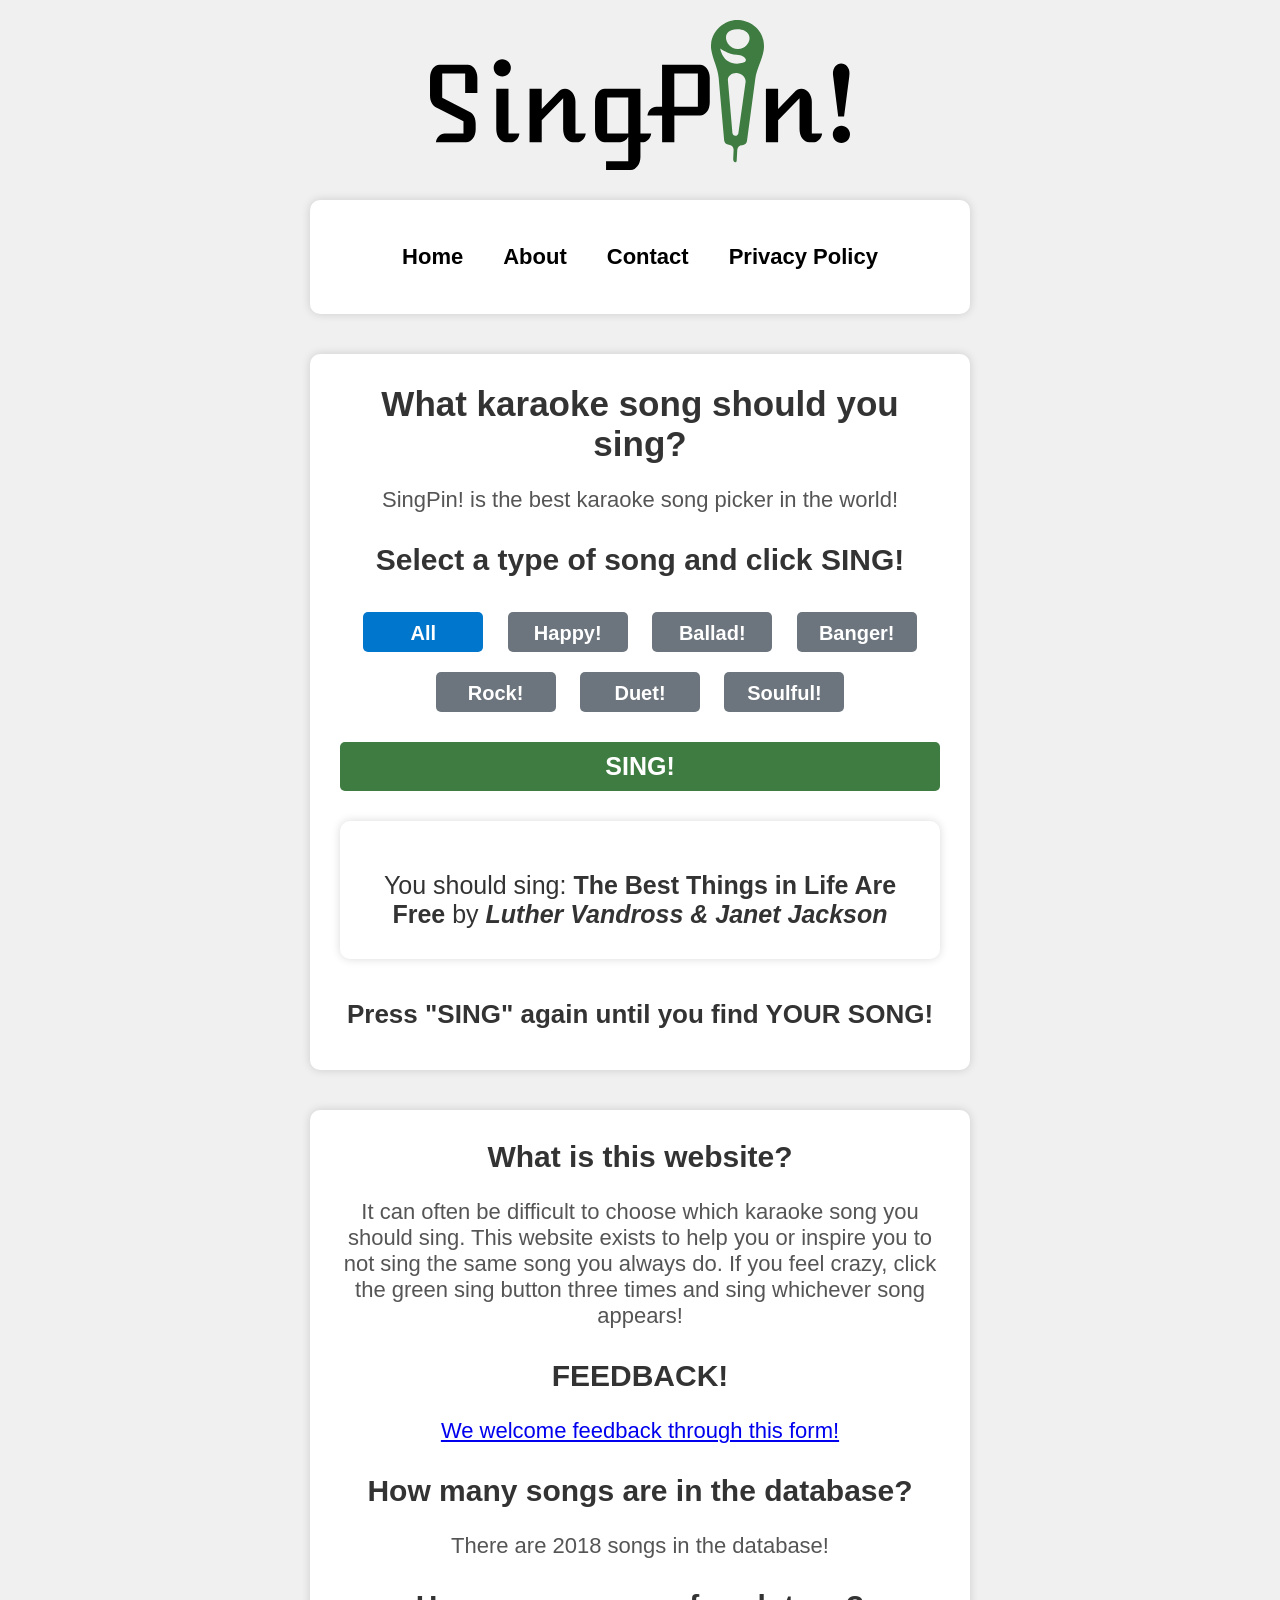
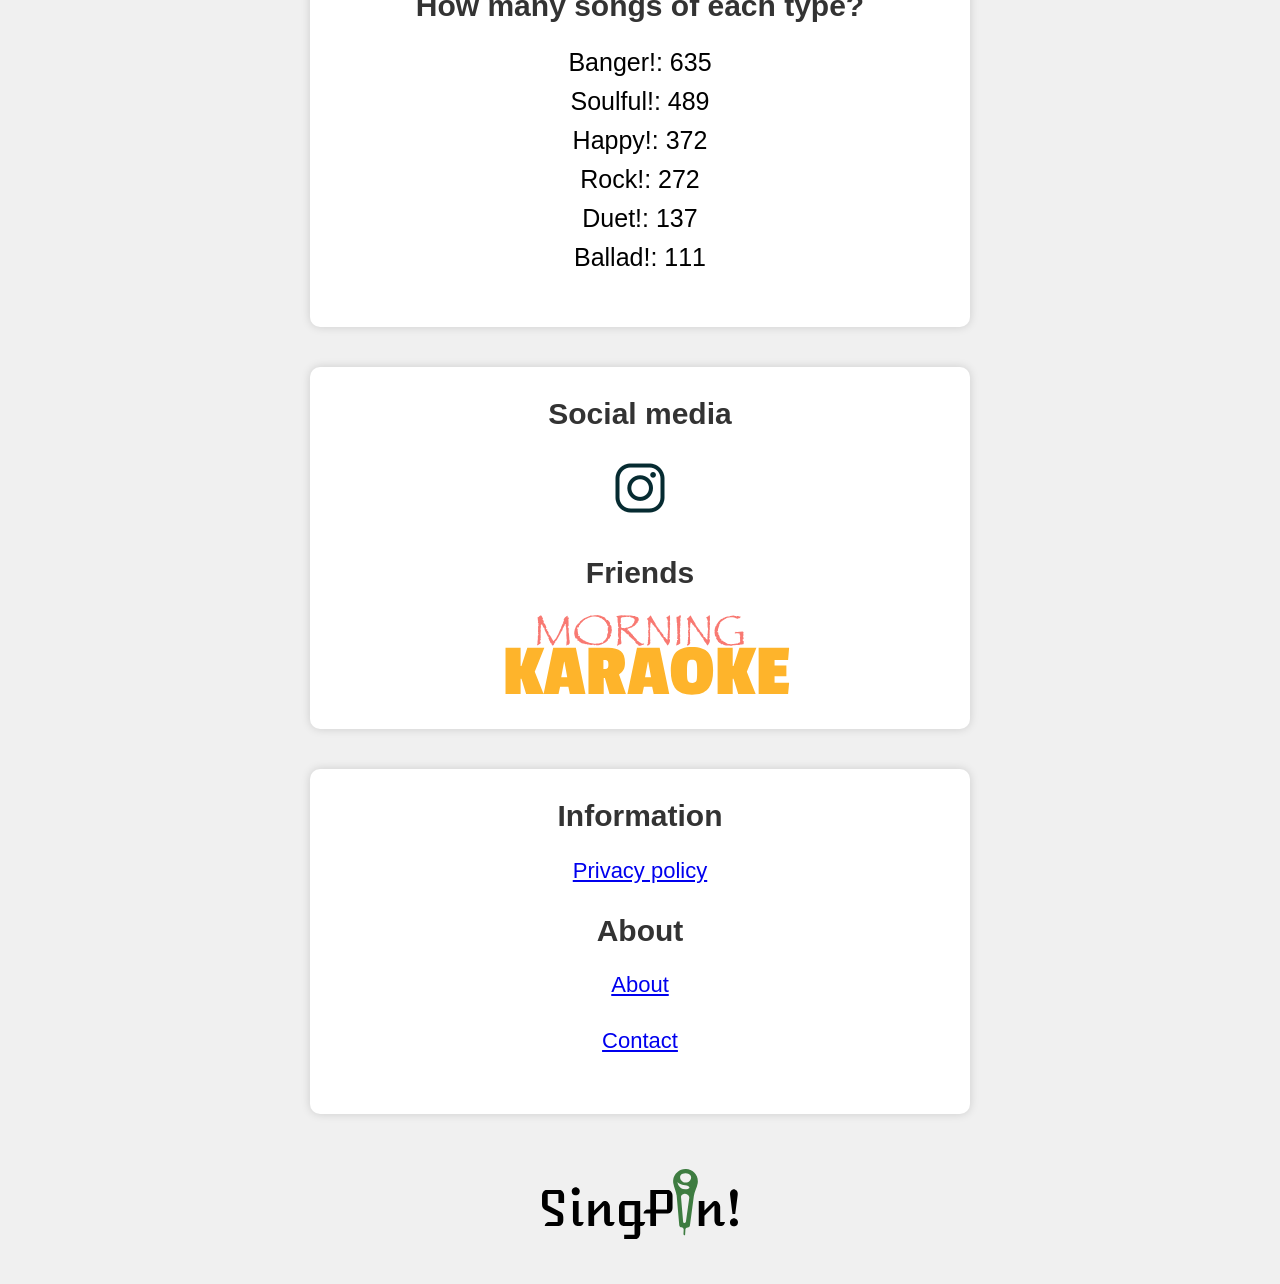
==== index.html @ 24ac906c "Update index.html" ====
<!DOCTYPE html>
<html lang="en">

<head>
	<title>SingPin! Let your next karaoke song find you!</title>
	<meta charset="UTF-8">
	<meta name="viewport" content="width=device-width, initial-scale=1.0">
	<link rel="stylesheet" href="style.css">
	 <link rel="icon" type="image/png" href="favicon.png">
	<link rel="apple-touch-icon" href="/apple-touch-icon.png">

	<script id="Cookiebot" src="https://consent.cookiebot.com/uc.js" data-cbid="e6fadd47-27cb-480f-b321-9b739264b209" type="text/javascript" async></script>
	
	<script async src="https://pagead2.googlesyndication.com/pagead/js/adsbygoogle.js?client=ca-pub-9252708748504526"
     crossorigin="anonymous"></script>

	<meta name="google-adsense-account" content="ca-pub-9252708748504526">


	<meta name="description" content="This is a website that helps you find out what song you should sing at the next karaoke night (or morning)! Let your next karaoke song find you, and have fun! Sing karaoke today!">

	<!-- Hotjar Tracking Code for https://www.singpin.app/ -->
<script>
    (function(h,o,t,j,a,r){
        h.hj=h.hj||function(){(h.hj.q=h.hj.q||[]).push(arguments)};
        h._hjSettings={hjid:3591001,hjsv:6};
        a=o.getElementsByTagName('head')[0];
        r=o.createElement('script');r.async=1;
        r.src=t+h._hjSettings.hjid+j+h._hjSettings.hjsv;
        a.appendChild(r);
    })(window,document,'https://static.hotjar.com/c/hotjar-','.js?sv=');
</script>

	<link rel="canonical" href="https://singpin.app/">
	
	
</head>
	
<header>
  <img src="dinh.svg" alt="Logo with the name SingPin! href="https://www.instagram.com/singpin.app/"">
</header>
	
	<div class="container">
<nav class="navigation">
	<ul>
		<li><a href="index.html">Home</a></li>
		<li><a href="about.html">About</a></li>
		<li><a href="contact.html">Contact</a></li>
		<li><a href="privacy-policy.html">Privacy Policy</a></li>
	</ul>
</nav>
	</div>


<!-- Google tag (gtag.js) -->
<script async src="https://www.googletagmanager.com/gtag/js?id=G-ZWRV1ZH9BE"></script>
<script>
  window.dataLayer = window.dataLayer || [];
  function gtag(){dataLayer.push(arguments);}
  gtag('js', new Date());

  gtag('config', 'G-ZWRV1ZH9BE');
</script>

	
<body>
	<div class="container">
		
		<h1> What karaoke song should you sing? </h1>
		
		<p>SingPin! is the best karaoke song picker in the world! </p> 
		
		<h2> Select a type of song and click SING! </h2>
			<div class="btn-group">
			<button class="genre-btn active" data-type="">All</button>
			<button class="genre-btn" data-type="Happy!">Happy!</button>
			<button class="genre-btn" data-type="Ballad!">Ballad!</button>
			<button class="genre-btn" data-type="Banger!">Banger!</button>
			<button class="genre-btn" data-type="Rock!">Rock!</button>
			<button class="genre-btn" data-type="Duet!">Duet!</button>
			<button class="genre-btn" data-type="Soulful!">Soulful!</button>
		</div>
		
  <button id="sing-btn" class="select-btn" onclick="selectSong()">SING!</button>
		
		<div class="container">

		<div id="song-result" aria-live="assertive"></div>
	</div>
		<h3> Press "SING" again until you find YOUR SONG! </h3>

		</div>

	
	<div class="container">
		<h2> What is this website? </h2>
		<p> It can often be difficult to choose which karaoke song you should sing. This website
		exists to help you or inspire you to not sing the same song you always do. If you feel crazy, click
		the green sing button three times and sing whichever song appears!</p>

		<h2> FEEDBACK! </h2>
		<p> 
			<a aria-label="Feedback form" href="https://forms.gle/SVTDrPQV7XYmHnbW6" target="_blank" rel="noopener noreferrer">We welcome feedback through this form!</a>
		</p>
		<h2> How many songs are in the database?</h2>
		
		<p id="result">Loading...</p>

	<script>
		// Load the CSV file
		var request = new XMLHttpRequest();
		request.open("GET", "data.csv", true);
		request.onload = function() {
			// Parse the CSV data
			var csvData = request.responseText;
			var csvRows = csvData.split("\n");
			var rowCount = csvRows.length;

			// Update the HTML element with the row count
			var resultElement = document.getElementById("result");
			resultElement.innerHTML = "There are " + rowCount + " songs in the database!";
		};
		request.send();
	</script>
		
		<h2> How many songs of each type?</h2>
<ul id="type-count"></ul>

	<script>
		// Fetch the data from data.csv
fetch('data.csv')
	.then(response => response.text())
	.then(data => {
		// Split the data into rows
		const rows = data.trim().split('\n');

		// Initialize an object to store the count for each type
		const typeCount = {};

		// Loop through each row and count the occurrences of each type
		for (let i = 1; i < rows.length; i++) {
			const cols = rows[i].split(',');
			const type = cols[2].trim();

			if (type in typeCount) {
				typeCount[type]++;
			} else {
				typeCount[type] = 1;
			}
		}

		// Create an array of objects from the type count object
		const typeCountArray = [];
		for (let type in typeCount) {
			typeCountArray.push({type: type, count: typeCount[type]});
		}

		// Sort the array by count in descending order
		typeCountArray.sort((a, b) => b.count - a.count);

		// Loop through the sorted array and add the results to the HTML
		const typeCountList = document.getElementById('type-count');
		for (let i = 0; i < typeCountArray.length; i++) {
			const type = typeCountArray[i].type;
			const count = typeCountArray[i].count;
			const listItem = document.createElement('li');
			listItem.textContent = `${type}: ${count}`;
			typeCountList.appendChild(listItem);
		}
	})
	.catch(error => console.error(error));

	</script>
		

	</div>



	<div class="container">
		
		<h2>Social media</h2>
	  <p>
      <a aria-label="Link to instagram profile" href="https://www.instagram.com/singpin.app/" target="_blank">
        <img src="2959748_instagram_photo_share_icon.png" alt="Instagram logo and link to account">
      </a>
    </p>
	<h2>Friends</h2>
	<a href="https://www.morningkaraoke.com/"> <img src="MK logo just text (1).svg" alt="Morning Karaoke Logo" width="300"> </a>

		</div>
	
		<div class="container">
		<h2>Information</h2>
		
	<p><a aria-label="Privacy policy" href="privacy-policy.html"
		 rel="noopener noreferrer">Privacy policy</a></p>

    	<h2>About</h2>
		
	<p><a aria-label="About" href="about.html"
		 rel="noopener noreferrer">About</a></p>

    <p><a aria-label="Contact" href="contact.html"
		 rel="noopener noreferrer">Contact</a></p>

		</div>



	<script src="script.js"></script>	
</body>
		<footer>
  <img src="dinh.svg" alt="Logo with the name SingPin!" href="https://www.instagram.com/singpin.app/">
</footer>

</html>
---- style.css ----
/* General styles */
body {
  font-family: 'Open Sans', sans-serif;
  background-color: #f0f0f0; /* Light gray background */
  margin: 0;
  padding: 0;
}

.container {
  max-width: 600px;
  margin: 30px auto;
  padding: 20px;
  text-align: center;
  background-color: #fff;
  box-shadow: 0 0 10px rgba(0, 0, 0, 0.15); /* Softer shadow */
  border-radius: 10px;
}

header {
  display: flex;
  justify-content: center;
  align-items: center;
  height: 100px;
  margin-top: 30px;
}

header img {
  max-height: 100%;
  max-width: 100%;
}

footer {
  display: flex;
  justify-content: center;
  align-items: center;
  height: 100px;
  margin-top: 30px;
  margin-bottom: 30px;
}

footer img {
  max-height: 70%;
  max-width: 70%;
}

h1 {
  font-size: 35px;
  text-align: center;
  margin-top: 0;
  color: #333; /* Dark gray heading color */
}

h2 {
  font-size: 30px;
  text-align: center;
  margin-top: 0;
  color: #333; /* Dark gray heading color */
}

h3 {
  font-size: 26px;
  text-align: center;
  margin: 10px 0;
  color: #333; /* Dark gray heading color */
}

p {
  font-size: 22px;
  margin-bottom: 30px;
  color: #555; /* Slightly lighter gray for body text */
}

/* Button styles */
select,
button {
  display: block;
  width: 100%;
  padding: 10px;
  margin-bottom: 20px;
  font-size: 30px;
  border-radius: 5px;
  border: none;
  background-color: #eee;
  appearance: none; /* Remove default select arrow */
  transition: background-color 0.3s ease; /* Smooth transition */
}

select:focus,
button:focus {
  outline: none;
  background-color: #ddd; /* Slightly darker on focus */
}

.genre-btn {
  display: inline-block;
  margin: 10px;
  padding: 10px;
  font-size: 20px;
  font-weight: bold;
  color: white;
  background-color: #6c757d; /* Darker gray button */
  border: none;
  border-radius: 5px;
  cursor: pointer;
  transition: all 0.2s ease-in-out;
  width: 200px;
}

.genre-btn.active {
  background-color: #0077cc; /* Vibrant blue for active state */
  color: #fff;
}

.select-btn {
  display: block;
  margin: 20px auto;
  padding: 20px 35px;
  font-size: 35px;
  font-weight: bold;
  color: white;
  background-color: #3E7C41; /* Green button color */
  border: none;
  border-radius: 5px;
  cursor: pointer;
  transition: all 0.2s ease-in-out;
  text-transform: uppercase;
}

.select-btn:hover {
  background-color: #23923d; /* Slightly darker green on hover */
}

.select-btn:active {
  transform: translateY(8px);
  background-color: #28a745; /* Darker green on active state */
}

#song-result {
  font-size: 30px;
  margin-top: 20px;
  color: #333; /* Dark gray result color */
}

@media screen and (min-width: 767px) {
  /* General styles */
  .container {
    padding: 30px;
    margin-bottom: 40px;
  }

  #song-result {
    font-size: 25px;
    margin-top: 20px;
  }

  header {
    height: 150px;
    margin-top: 20px;
  }

  /* Button styles */
  .genre-btn {
    margin: 10px;
    width: 120px;
    height: 40px;
  }

  .select-btn {
    padding: 10px 20px;
    font-size: 25px;
    font-weight: bold;
    text-transform: uppercase;
  }
}

#type-count {
  list-style: none;
  font-size: 25px;
  padding: 0;
}

#type-count li {
  margin-bottom: 10px;
}

.navigation ul {
  list-style-type: none;
  margin: 0;
  padding: 0;
  display: flex;
  justify-content: center;
}

.navigation ul li {
  margin: 0;
  padding: 0;
}

.navigation ul li a {
  display: block;
  color: black;
  text-align: center;
  padding: 14px 20px;
  text-decoration: none;
  font-size: 22px;
  font-weight: bold;
}

.navigation ul li a:hover {
  background-color: #23923d; /* Darker gray on hover */
}

/* Mobile Responsiveness */
@media screen and (max-width: 767px) {
  .container {
    max-width: 95%; /* Allow for more width on smaller screens */
  }

  .genre-btn {
    width: 100%; /* Buttons take full width on mobile */
    margin-bottom: 10px;
  }

  .select-btn {
    font-size: 25px; /* Adjust font size for better readability */
  }
}
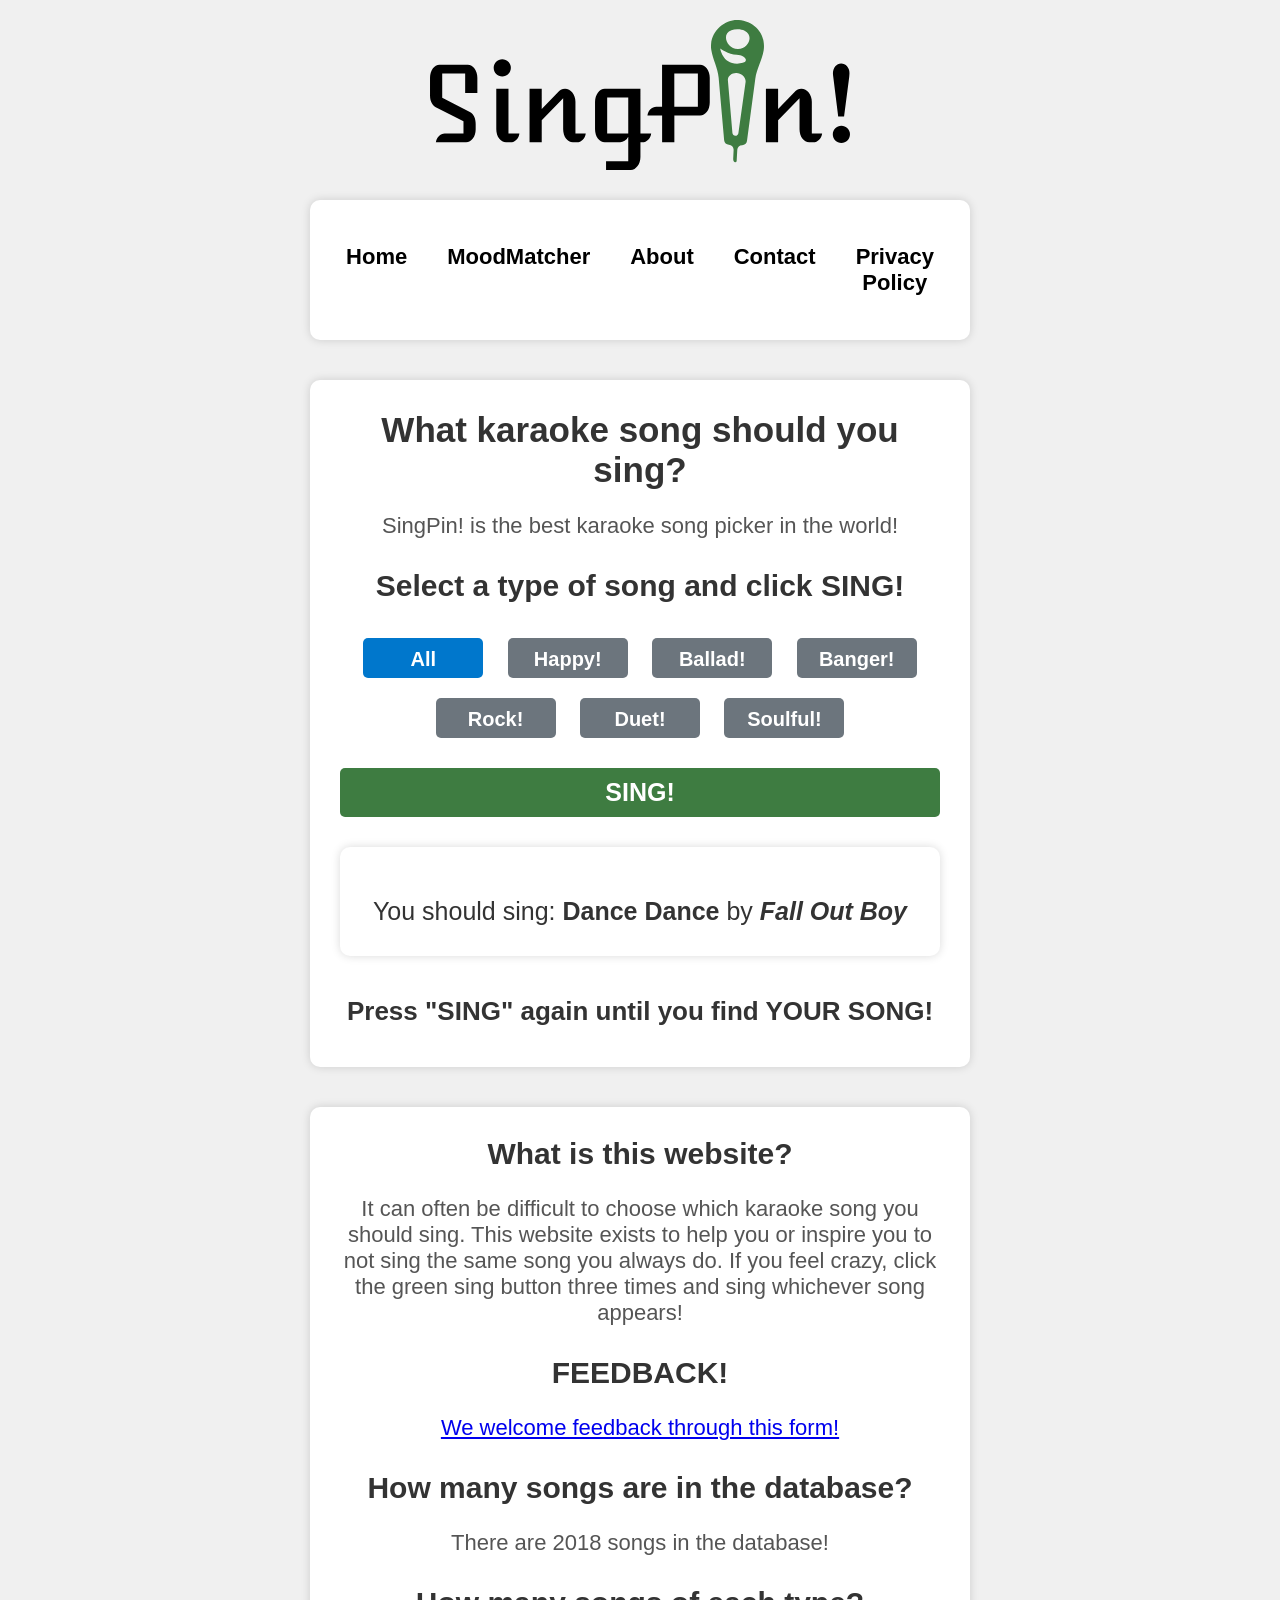
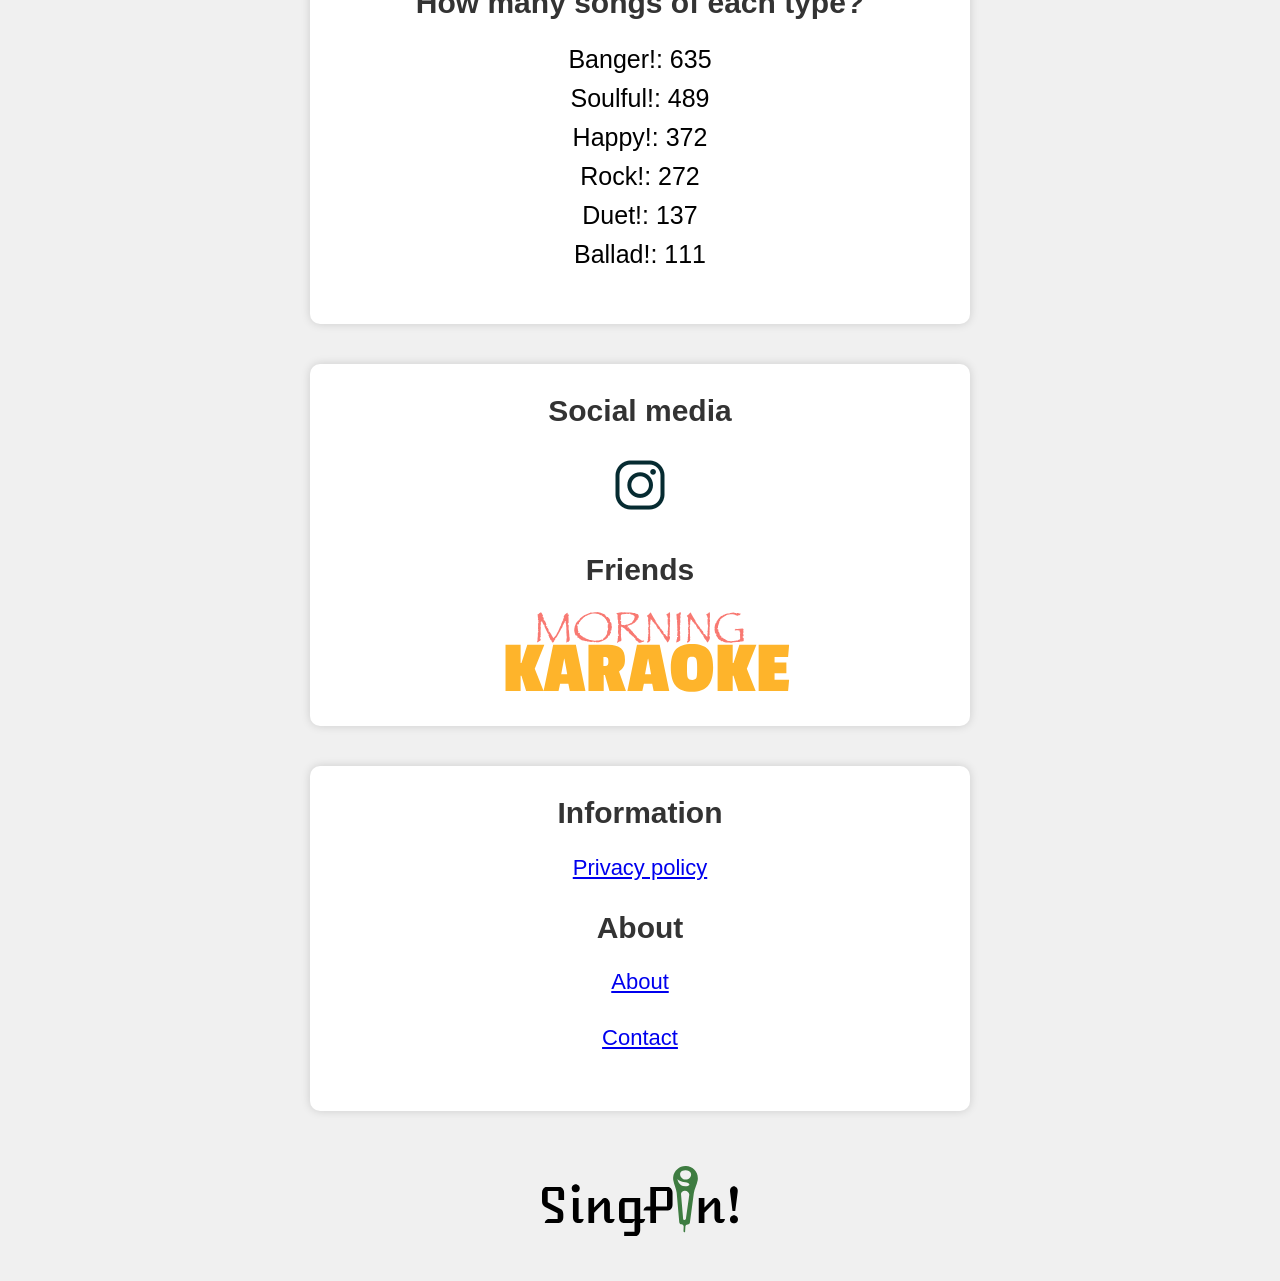
==== commit 2a11f066: "Update index.html" ====
--- a/index.html
+++ b/index.html
@@ -42,12 +42,13 @@
 	
 	<div class="container">
 <nav class="navigation">
-	<ul>
-		<li><a href="index.html">Home</a></li>
-		<li><a href="about.html">About</a></li>
-		<li><a href="contact.html">Contact</a></li>
-		<li><a href="privacy-policy.html">Privacy Policy</a></li>
-	</ul>
+	 <ul>
+                <li><a href="index.html">Home</a></li>
+                <li><a href="moodmatcher.html">MoodMatcher</a></li>
+                <li><a href="about.html">About</a></li>
+                <li><a href="contact.html">Contact</a></li>
+                <li><a href="privacy-policy.html">Privacy Policy</a></li>
+            </ul>
 </nav>
 	</div>
 
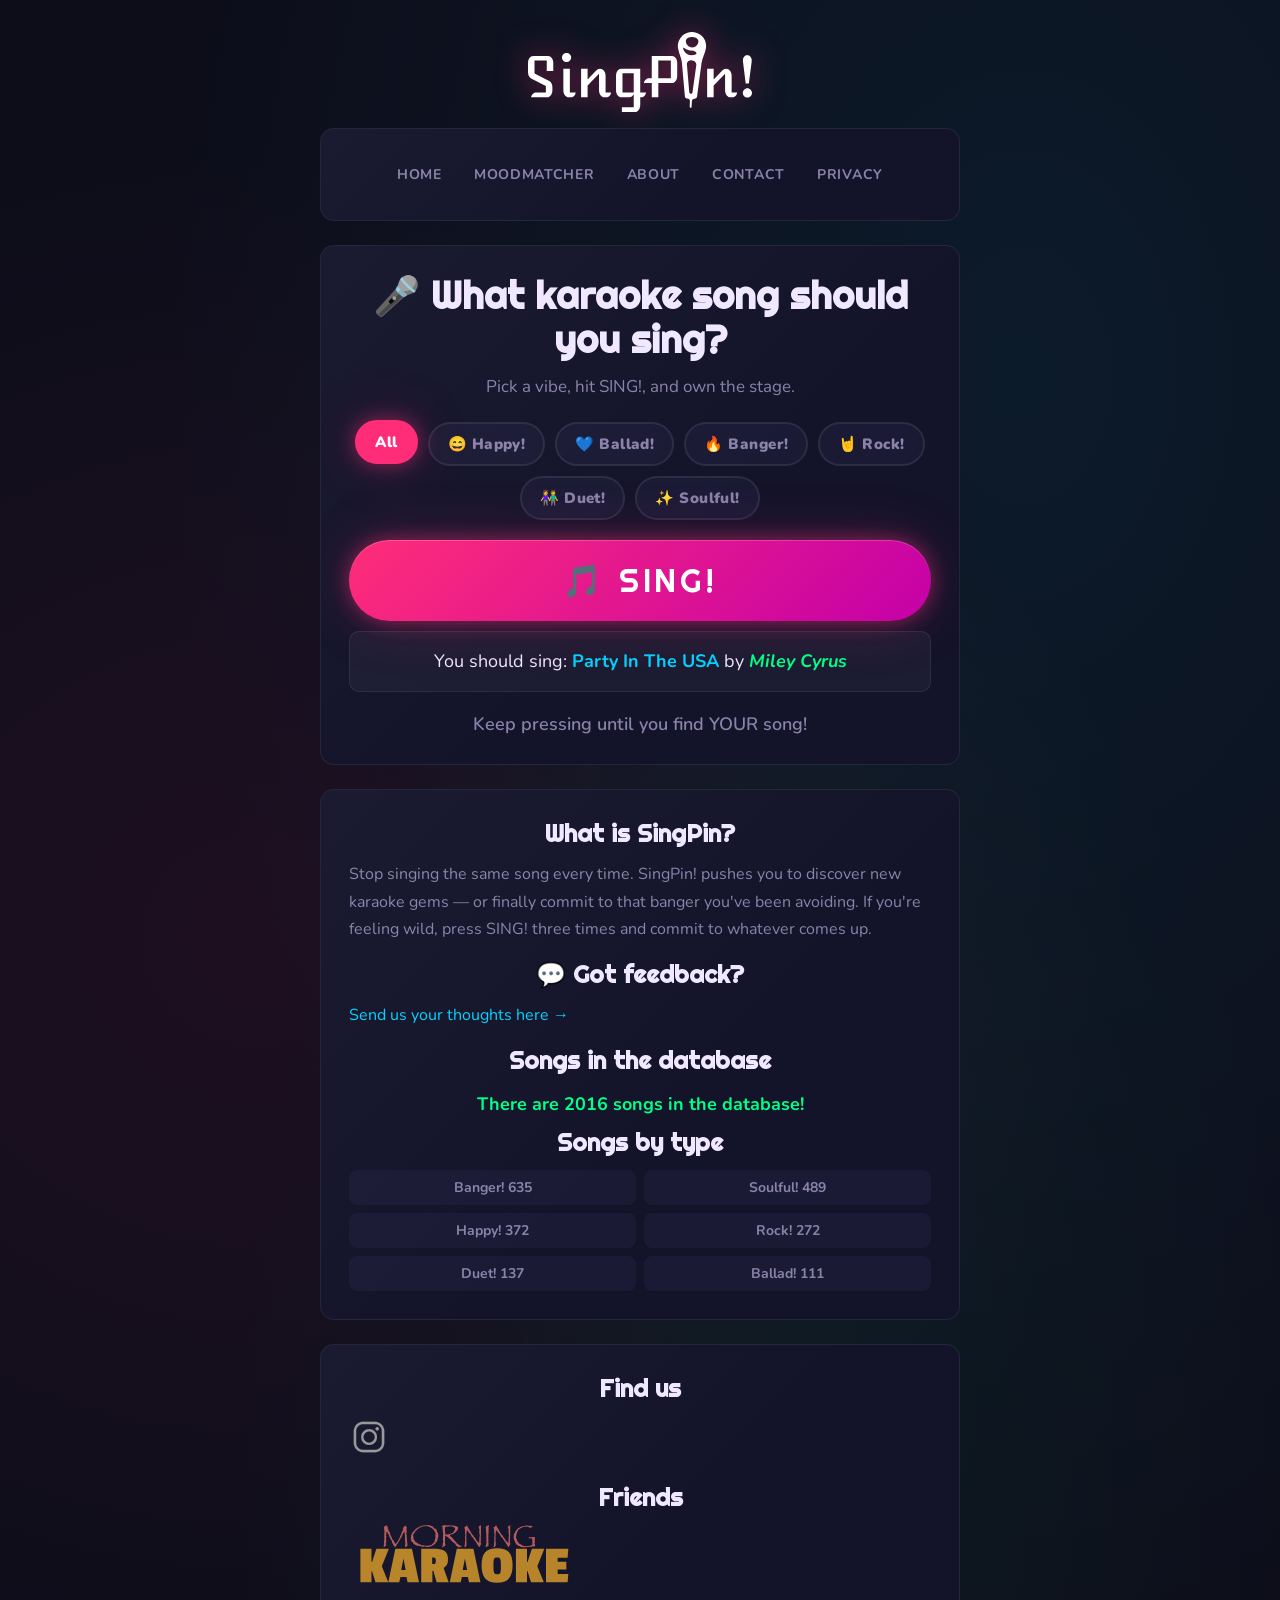
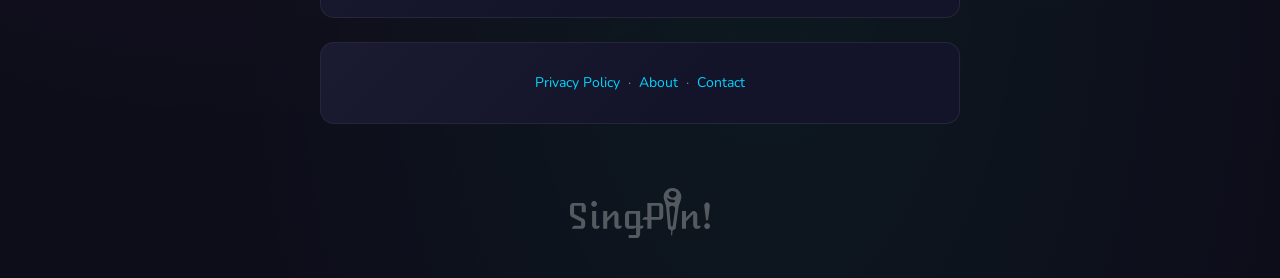
==== commit a1073d3d: "Update index.html" ====
--- a/index.html
+++ b/index.html
@@ -1,218 +1,147 @@
 <!DOCTYPE html>
 <html lang="en">
+<head>
+  <title>SingPin! — Let your next karaoke song find you!</title>
+  <meta charset="UTF-8">
+  <meta name="viewport" content="width=device-width, initial-scale=1.0">
+  <link rel="stylesheet" href="style.css">
+  <link rel="icon" type="image/png" href="favicon.png">
+  <link rel="apple-touch-icon" href="/apple-touch-icon.png">
+  <link rel="canonical" href="https://singpin.app/">
+  <meta name="description" content="SingPin! helps you pick your next karaoke song. Filter by mood, hit SING!, and let the night begin!">
 
-<head>
-	<title>SingPin! Let your next karaoke song find you!</title>
-	<meta charset="UTF-8">
-	<meta name="viewport" content="width=device-width, initial-scale=1.0">
-	<link rel="stylesheet" href="style.css">
-	 <link rel="icon" type="image/png" href="favicon.png">
-	<link rel="apple-touch-icon" href="/apple-touch-icon.png">
+  <script id="Cookiebot" src="https://consent.cookiebot.com/uc.js" data-cbid="e6fadd47-27cb-480f-b321-9b739264b209" type="text/javascript" async></script>
+  <script async src="https://pagead2.googlesyndication.com/pagead/js/adsbygoogle.js?client=ca-pub-9252708748504526" crossorigin="anonymous"></script>
+  <meta name="google-adsense-account" content="ca-pub-9252708748504526">
 
-	<script id="Cookiebot" src="https://consent.cookiebot.com/uc.js" data-cbid="e6fadd47-27cb-480f-b321-9b739264b209" type="text/javascript" async></script>
-	
-	<script async src="https://pagead2.googlesyndication.com/pagead/js/adsbygoogle.js?client=ca-pub-9252708748504526"
-     crossorigin="anonymous"></script>
+  <script>
+    (function(h,o,t,j,a,r){
+      h.hj=h.hj||function(){(h.hj.q=h.hj.q||[]).push(arguments)};
+      h._hjSettings={hjid:3591001,hjsv:6};
+      a=o.getElementsByTagName('head')[0];
+      r=o.createElement('script');r.async=1;
+      r.src=t+h._hjSettings.hjid+j+h._hjSettings.hjsv;
+      a.appendChild(r);
+    })(window,document,'https://static.hotjar.com/c/hotjar-','.js?sv=');
+  </script>
 
-	<meta name="google-adsense-account" content="ca-pub-9252708748504526">
+  <script async src="https://www.googletagmanager.com/gtag/js?id=G-ZWRV1ZH9BE"></script>
+  <script>
+    window.dataLayer = window.dataLayer || [];
+    function gtag(){dataLayer.push(arguments);}
+    gtag('js', new Date());
+    gtag('config', 'G-ZWRV1ZH9BE');
+  </script>
+</head>
 
+<header>
+  <img src="dinh.svg" alt="SingPin! logo">
+</header>
 
-	<meta name="description" content="This is a website that helps you find out what song you should sing at the next karaoke night (or morning)! Let your next karaoke song find you, and have fun! Sing karaoke today!">
+<div class="container">
+  <nav class="navigation">
+    <ul>
+      <li><a href="index.html">Home</a></li>
+      <li><a href="moodmatcher.html">MoodMatcher</a></li>
+      <li><a href="about.html">About</a></li>
+      <li><a href="contact.html">Contact</a></li>
+      <li><a href="privacy-policy.html">Privacy</a></li>
+    </ul>
+  </nav>
+</div>
 
-	<!-- Hotjar Tracking Code for https://www.singpin.app/ -->
-<script>
-    (function(h,o,t,j,a,r){
-        h.hj=h.hj||function(){(h.hj.q=h.hj.q||[]).push(arguments)};
-        h._hjSettings={hjid:3591001,hjsv:6};
-        a=o.getElementsByTagName('head')[0];
-        r=o.createElement('script');r.async=1;
-        r.src=t+h._hjSettings.hjid+j+h._hjSettings.hjsv;
-        a.appendChild(r);
-    })(window,document,'https://static.hotjar.com/c/hotjar-','.js?sv=');
-</script>
+<body>
+  <div class="container">
+    <h1>🎤 What karaoke song should you sing?</h1>
+    <p style="text-align:center; font-size:17px;">Pick a vibe, hit SING!, and own the stage.</p>
 
-	<link rel="canonical" href="https://singpin.app/">
-	
-	
-</head>
-	
-<header>
-  <img src="dinh.svg" alt="Logo with the name SingPin! href="https://www.instagram.com/singpin.app/"">
-</header>
-	
-	<div class="container">
-<nav class="navigation">
-	 <ul>
-                <li><a href="index.html">Home</a></li>
-                <li><a href="moodmatcher.html">MoodMatcher</a></li>
-                <li><a href="about.html">About</a></li>
-                <li><a href="contact.html">Contact</a></li>
-                <li><a href="privacy-policy.html">Privacy Policy</a></li>
-            </ul>
-</nav>
-	</div>
+    <div class="btn-group">
+      <button class="genre-btn active" data-type="">All</button>
+      <button class="genre-btn" data-type="Happy!">😄 Happy!</button>
+      <button class="genre-btn" data-type="Ballad!">💙 Ballad!</button>
+      <button class="genre-btn" data-type="Banger!">🔥 Banger!</button>
+      <button class="genre-btn" data-type="Rock!">🤘 Rock!</button>
+      <button class="genre-btn" data-type="Duet!">👫 Duet!</button>
+      <button class="genre-btn" data-type="Soulful!">✨ Soulful!</button>
+    </div>
 
+    <button id="sing-btn" id2="select-song-btn" class="select-btn" onclick="selectSong()">🎵 SING!</button>
 
-<!-- Google tag (gtag.js) -->
-<script async src="https://www.googletagmanager.com/gtag/js?id=G-ZWRV1ZH9BE"></script>
-<script>
-  window.dataLayer = window.dataLayer || [];
-  function gtag(){dataLayer.push(arguments);}
-  gtag('js', new Date());
+    <div id="song-result" aria-live="assertive" aria-label="Selected song"></div>
 
-  gtag('config', 'G-ZWRV1ZH9BE');
-</script>
+    <h3>Keep pressing until you find YOUR song!</h3>
+  </div>
 
-	
-<body>
-	<div class="container">
-		
-		<h1> What karaoke song should you sing? </h1>
-		
-		<p>SingPin! is the best karaoke song picker in the world! </p> 
-		
-		<h2> Select a type of song and click SING! </h2>
-			<div class="btn-group">
-			<button class="genre-btn active" data-type="">All</button>
-			<button class="genre-btn" data-type="Happy!">Happy!</button>
-			<button class="genre-btn" data-type="Ballad!">Ballad!</button>
-			<button class="genre-btn" data-type="Banger!">Banger!</button>
-			<button class="genre-btn" data-type="Rock!">Rock!</button>
-			<button class="genre-btn" data-type="Duet!">Duet!</button>
-			<button class="genre-btn" data-type="Soulful!">Soulful!</button>
-		</div>
-		
-  <button id="sing-btn" class="select-btn" onclick="selectSong()">SING!</button>
-		
-		<div class="container">
+  <div class="container">
+    <h2>What is SingPin?</h2>
+    <p>Stop singing the same song every time. SingPin! pushes you to discover new karaoke gems — or finally commit to that banger you've been avoiding. If you're feeling wild, press SING! three times and commit to whatever comes up.</p>
 
-		<div id="song-result" aria-live="assertive"></div>
-	</div>
-		<h3> Press "SING" again until you find YOUR SONG! </h3>
+    <h2>💬 Got feedback?</h2>
+    <p><a href="https://forms.gle/SVTDrPQV7XYmHnbW6" target="_blank" rel="noopener noreferrer">Send us your thoughts here →</a></p>
 
-		</div>
+    <h2>Songs in the database</h2>
+    <p id="result" style="text-align:center;">Loading...</p>
 
-	
-	<div class="container">
-		<h2> What is this website? </h2>
-		<p> It can often be difficult to choose which karaoke song you should sing. This website
-		exists to help you or inspire you to not sing the same song you always do. If you feel crazy, click
-		the green sing button three times and sing whichever song appears!</p>
+    <h2>Songs by type</h2>
+    <ul id="type-count"></ul>
+  </div>
 
-		<h2> FEEDBACK! </h2>
-		<p> 
-			<a aria-label="Feedback form" href="https://forms.gle/SVTDrPQV7XYmHnbW6" target="_blank" rel="noopener noreferrer">We welcome feedback through this form!</a>
-		</p>
-		<h2> How many songs are in the database?</h2>
-		
-		<p id="result">Loading...</p>
-
-	<script>
-		// Load the CSV file
-		var request = new XMLHttpRequest();
-		request.open("GET", "data.csv", true);
-		request.onload = function() {
-			// Parse the CSV data
-			var csvData = request.responseText;
-			var csvRows = csvData.split("\n");
-			var rowCount = csvRows.length;
-
-			// Update the HTML element with the row count
-			var resultElement = document.getElementById("result");
-			resultElement.innerHTML = "There are " + rowCount + " songs in the database!";
-		};
-		request.send();
-	</script>
-		
-		<h2> How many songs of each type?</h2>
-<ul id="type-count"></ul>
-
-	<script>
-		// Fetch the data from data.csv
-fetch('data.csv')
-	.then(response => response.text())
-	.then(data => {
-		// Split the data into rows
-		const rows = data.trim().split('\n');
-
-		// Initialize an object to store the count for each type
-		const typeCount = {};
-
-		// Loop through each row and count the occurrences of each type
-		for (let i = 1; i < rows.length; i++) {
-			const cols = rows[i].split(',');
-			const type = cols[2].trim();
-
-			if (type in typeCount) {
-				typeCount[type]++;
-			} else {
-				typeCount[type] = 1;
-			}
-		}
-
-		// Create an array of objects from the type count object
-		const typeCountArray = [];
-		for (let type in typeCount) {
-			typeCountArray.push({type: type, count: typeCount[type]});
-		}
-
-		// Sort the array by count in descending order
-		typeCountArray.sort((a, b) => b.count - a.count);
-
-		// Loop through the sorted array and add the results to the HTML
-		const typeCountList = document.getElementById('type-count');
-		for (let i = 0; i < typeCountArray.length; i++) {
-			const type = typeCountArray[i].type;
-			const count = typeCountArray[i].count;
-			const listItem = document.createElement('li');
-			listItem.textContent = `${type}: ${count}`;
-			typeCountList.appendChild(listItem);
-		}
-	})
-	.catch(error => console.error(error));
-
-	</script>
-		
-
-	</div>
-
-
-
-	<div class="container">
-		
-		<h2>Social media</h2>
-	  <p>
-      <a aria-label="Link to instagram profile" href="https://www.instagram.com/singpin.app/" target="_blank">
-        <img src="2959748_instagram_photo_share_icon.png" alt="Instagram logo and link to account">
+  <div class="container">
+    <h2>Find us</h2>
+    <p>
+      <a aria-label="SingPin on Instagram" href="https://www.instagram.com/singpin.app/" target="_blank">
+        <img src="2959748_instagram_photo_share_icon.png" alt="Instagram">
       </a>
     </p>
-	<h2>Friends</h2>
-	<a href="https://www.morningkaraoke.com/"> <img src="MK logo just text (1).svg" alt="Morning Karaoke Logo" width="300"> </a>
+    <h2>Friends</h2>
+    <a href="https://www.morningkaraoke.com/">
+      <img src="MK logo just text (1).svg" alt="Morning Karaoke" width="220" style="opacity:0.7;">
+    </a>
+  </div>
 
-		</div>
-	
-		<div class="container">
-		<h2>Information</h2>
-		
-	<p><a aria-label="Privacy policy" href="privacy-policy.html"
-		 rel="noopener noreferrer">Privacy policy</a></p>
+  <div class="container">
+    <p style="text-align:center; font-size:14px;">
+      <a href="privacy-policy.html">Privacy Policy</a> &nbsp;·&nbsp;
+      <a href="about.html">About</a> &nbsp;·&nbsp;
+      <a href="contact.html">Contact</a>
+    </p>
+  </div>
 
-    	<h2>About</h2>
-		
-	<p><a aria-label="About" href="about.html"
-		 rel="noopener noreferrer">About</a></p>
+  <script>
+    // Song count
+    fetch('data.csv')
+      .then(r => r.text())
+      .then(csv => {
+        const rows = csv.trim().split('\n');
+        document.getElementById('result').innerHTML =
+          `There are <strong style="color:var(--neon-green)">${rows.length - 1}</strong> songs in the database!`;
 
-    <p><a aria-label="Contact" href="contact.html"
-		 rel="noopener noreferrer">Contact</a></p>
+        const typeCount = {};
+        for (let i = 1; i < rows.length; i++) {
+          const cols = rows[i].split(',');
+          if (cols.length >= 3) {
+            const type = cols[2].trim();
+            typeCount[type] = (typeCount[type] || 0) + 1;
+          }
+        }
 
-		</div>
+        const sorted = Object.entries(typeCount).sort((a, b) => b[1] - a[1]);
+        const list = document.getElementById('type-count');
+        sorted.forEach(([type, count]) => {
+          const li = document.createElement('li');
+          li.textContent = `${type} ${count}`;
+          list.appendChild(li);
+        });
+      })
+      .catch(() => {
+        document.getElementById('result').textContent = 'Could not load data.';
+      });
+  </script>
 
+  <script src="script.js"></script>
+</body>
 
-
-	<script src="script.js"></script>	
-</body>
-		<footer>
-  <img src="dinh.svg" alt="Logo with the name SingPin!" href="https://www.instagram.com/singpin.app/">
+<footer>
+  <img src="dinh.svg" alt="SingPin! logo">
 </footer>
-
 </html>
--- a/style.css
+++ b/style.css
@@ -1,227 +1,385 @@
-/* General styles */
+@import url('https://fonts.googleapis.com/css2?family=Righteous&family=Nunito:wght@400;600;700;900&display=swap');
+
+/* ===== CSS Variables ===== */
+:root {
+  --bg: #0d0d1a;
+  --surface: #13132a;
+  --surface2: #1a1a35;
+  --neon-pink: #ff2d78;
+  --neon-blue: #00d4ff;
+  --neon-green: #00ff88;
+  --neon-yellow: #ffe033;
+  --text: #f0e8ff;
+  --text-muted: #8a82a8;
+  --border: rgba(255,255,255,0.08);
+  --glow-pink: 0 0 20px rgba(255,45,120,0.5), 0 0 60px rgba(255,45,120,0.2);
+  --glow-blue: 0 0 20px rgba(0,212,255,0.5), 0 0 60px rgba(0,212,255,0.2);
+  --glow-green: 0 0 20px rgba(0,255,136,0.5), 0 0 60px rgba(0,255,136,0.2);
+  --radius: 14px;
+}
+
+/* ===== Reset & Base ===== */
+*, *::before, *::after { box-sizing: border-box; margin: 0; padding: 0; }
+
 body {
-  font-family: 'Open Sans', sans-serif;
-  background-color: #f0f0f0; /* Light gray background */
-  margin: 0;
-  padding: 0;
-}
-
-.container {
-  max-width: 600px;
-  margin: 30px auto;
-  padding: 20px;
-  text-align: center;
-  background-color: #fff;
-  box-shadow: 0 0 10px rgba(0, 0, 0, 0.15); /* Softer shadow */
-  border-radius: 10px;
-}
-
+  font-family: 'Nunito', sans-serif;
+  background-color: var(--bg);
+  background-image:
+    radial-gradient(ellipse at 20% 50%, rgba(255,45,120,0.07) 0%, transparent 60%),
+    radial-gradient(ellipse at 80% 20%, rgba(0,212,255,0.07) 0%, transparent 60%),
+    radial-gradient(ellipse at 60% 80%, rgba(0,255,136,0.05) 0%, transparent 50%);
+  color: var(--text);
+  min-height: 100vh;
+}
+
+/* ===== Layout ===== */
 header {
   display: flex;
   justify-content: center;
   align-items: center;
-  height: 100px;
-  margin-top: 30px;
+  padding: 32px 20px 16px;
 }
 
 header img {
-  max-height: 100%;
-  max-width: 100%;
+  max-height: 80px;
+  max-width: 280px;
+  /* Invert and recolor logo for dark bg */
+  filter: brightness(0) invert(1) drop-shadow(0 0 16px rgba(255,45,120,0.6));
 }
 
 footer {
   display: flex;
   justify-content: center;
   align-items: center;
-  height: 100px;
-  margin-top: 30px;
-  margin-bottom: 30px;
+  padding: 40px 20px;
 }
 
 footer img {
-  max-height: 70%;
-  max-width: 70%;
-}
-
+  max-height: 50px;
+  max-width: 200px;
+  filter: brightness(0) invert(1) opacity(0.3);
+}
+
+.container {
+  max-width: 640px;
+  margin: 0 auto 24px;
+  padding: 28px 28px;
+  background: var(--surface);
+  border: 1px solid var(--border);
+  border-radius: var(--radius);
+  position: relative;
+  overflow: hidden;
+}
+
+.container::before {
+  content: '';
+  position: absolute;
+  inset: 0;
+  background: linear-gradient(135deg, rgba(255,255,255,0.03) 0%, transparent 60%);
+  pointer-events: none;
+}
+
+/* ===== Navigation ===== */
+.navigation ul {
+  list-style: none;
+  display: flex;
+  flex-wrap: wrap;
+  justify-content: center;
+  gap: 4px;
+}
+
+.navigation ul li a {
+  display: block;
+  color: var(--text-muted);
+  padding: 8px 14px;
+  text-decoration: none;
+  font-size: 14px;
+  font-weight: 700;
+  letter-spacing: 0.05em;
+  text-transform: uppercase;
+  border-radius: 6px;
+  transition: color 0.2s, background 0.2s;
+}
+
+.navigation ul li a:hover {
+  color: var(--neon-pink);
+  background: rgba(255,45,120,0.1);
+}
+
+/* ===== Typography ===== */
 h1 {
-  font-size: 35px;
-  text-align: center;
-  margin-top: 0;
-  color: #333; /* Dark gray heading color */
+  font-family: 'Righteous', cursive;
+  font-size: clamp(26px, 6vw, 38px);
+  text-align: center;
+  color: var(--text);
+  line-height: 1.15;
+  margin-bottom: 12px;
 }
 
 h2 {
-  font-size: 30px;
-  text-align: center;
-  margin-top: 0;
-  color: #333; /* Dark gray heading color */
+  font-family: 'Righteous', cursive;
+  font-size: clamp(18px, 4vw, 24px);
+  text-align: center;
+  color: var(--text);
+  margin-bottom: 12px;
+  line-height: 1.3;
 }
 
 h3 {
-  font-size: 26px;
-  text-align: center;
-  margin: 10px 0;
-  color: #333; /* Dark gray heading color */
+  font-size: 18px;
+  text-align: center;
+  color: var(--text-muted);
+  margin: 20px 0 0;
+  font-weight: 600;
 }
 
 p {
-  font-size: 22px;
-  margin-bottom: 30px;
-  color: #555; /* Slightly lighter gray for body text */
-}
-
-/* Button styles */
-select,
-button {
+  font-size: 16px;
+  line-height: 1.7;
+  color: var(--text-muted);
+  margin-bottom: 16px;
+}
+
+p:last-child { margin-bottom: 0; }
+
+a { color: var(--neon-blue); text-decoration: none; }
+a:hover { text-decoration: underline; }
+
+ol {
+  font-size: 16px;
+  color: var(--text-muted);
+  line-height: 1.8;
+  padding-left: 20px;
+}
+
+/* ===== Genre Buttons ===== */
+.btn-group {
+  display: flex;
+  flex-wrap: wrap;
+  justify-content: center;
+  gap: 10px;
+  margin: 20px 0;
+}
+
+.genre-btn {
+  display: inline-flex;
+  align-items: center;
+  justify-content: center;
+  padding: 10px 18px;
+  font-family: 'Nunito', sans-serif;
+  font-size: 15px;
+  font-weight: 900;
+  color: var(--text-muted);
+  background: var(--surface2);
+  border: 2px solid var(--border);
+  border-radius: 50px;
+  cursor: pointer;
+  transition: all 0.2s ease;
+  letter-spacing: 0.03em;
+  width: auto;
+  margin: 0;
+}
+
+.genre-btn:hover {
+  color: var(--text);
+  border-color: rgba(255,255,255,0.25);
+  transform: translateY(-2px);
+}
+
+.genre-btn.active {
+  background: var(--neon-pink);
+  border-color: var(--neon-pink);
+  color: #fff;
+  box-shadow: var(--glow-pink);
+  transform: translateY(-2px);
+}
+
+/* Color per type */
+.genre-btn[data-type="Happy!"]:hover,
+.genre-btn[data-type="Happy!"].active { background: var(--neon-yellow); border-color: var(--neon-yellow); color: #111; box-shadow: 0 0 20px rgba(255,224,51,0.5); }
+.genre-btn[data-type="Ballad!"]:hover,
+.genre-btn[data-type="Ballad!"].active { background: var(--neon-blue); border-color: var(--neon-blue); color: #111; box-shadow: var(--glow-blue); }
+.genre-btn[data-type="Banger!"]:hover,
+.genre-btn[data-type="Banger!"].active { background: var(--neon-pink); border-color: var(--neon-pink); color: #fff; box-shadow: var(--glow-pink); }
+.genre-btn[data-type="Rock!"]:hover,
+.genre-btn[data-type="Rock!"].active { background: #ff6b35; border-color: #ff6b35; color: #fff; box-shadow: 0 0 20px rgba(255,107,53,0.5); }
+.genre-btn[data-type="Duet!"]:hover,
+.genre-btn[data-type="Duet!"].active { background: #c77dff; border-color: #c77dff; color: #fff; box-shadow: 0 0 20px rgba(199,125,255,0.5); }
+.genre-btn[data-type="Soulful!"]:hover,
+.genre-btn[data-type="Soulful!"].active { background: var(--neon-green); border-color: var(--neon-green); color: #111; box-shadow: var(--glow-green); }
+
+/* ===== SING! Button ===== */
+.select-btn {
   display: block;
   width: 100%;
-  padding: 10px;
-  margin-bottom: 20px;
-  font-size: 30px;
-  border-radius: 5px;
+  margin: 20px 0 10px;
+  padding: 20px;
+  font-family: 'Righteous', cursive;
+  font-size: 32px;
+  font-weight: 400;
+  letter-spacing: 0.12em;
+  color: #fff;
+  background: linear-gradient(135deg, var(--neon-pink) 0%, #c400a8 100%);
   border: none;
-  background-color: #eee;
-  appearance: none; /* Remove default select arrow */
-  transition: background-color 0.3s ease; /* Smooth transition */
-}
-
-select:focus,
-button:focus {
-  outline: none;
-  background-color: #ddd; /* Slightly darker on focus */
-}
-
-.genre-btn {
-  display: inline-block;
-  margin: 10px;
-  padding: 10px;
-  font-size: 20px;
-  font-weight: bold;
-  color: white;
-  background-color: #6c757d; /* Darker gray button */
-  border: none;
-  border-radius: 5px;
+  border-radius: 50px;
   cursor: pointer;
-  transition: all 0.2s ease-in-out;
-  width: 200px;
-}
-
-.genre-btn.active {
-  background-color: #0077cc; /* Vibrant blue for active state */
-  color: #fff;
-}
-
-.select-btn {
-  display: block;
-  margin: 20px auto;
-  padding: 20px 35px;
-  font-size: 35px;
-  font-weight: bold;
-  color: white;
-  background-color: #3E7C41; /* Green button color */
-  border: none;
-  border-radius: 5px;
-  cursor: pointer;
-  transition: all 0.2s ease-in-out;
-  text-transform: uppercase;
-}
+  box-shadow: var(--glow-pink), inset 0 1px 0 rgba(255,255,255,0.2);
+  transition: all 0.15s ease;
+  position: relative;
+  overflow: hidden;
+}
+
+.select-btn::after {
+  content: '';
+  position: absolute;
+  top: 0; left: -100%;
+  width: 60%;
+  height: 100%;
+  background: linear-gradient(90deg, transparent, rgba(255,255,255,0.15), transparent);
+  transition: left 0.5s ease;
+}
+
+.select-btn:hover::after { left: 150%; }
 
 .select-btn:hover {
-  background-color: #23923d; /* Slightly darker green on hover */
+  transform: translateY(-3px);
+  box-shadow: 0 0 30px rgba(255,45,120,0.7), 0 0 80px rgba(255,45,120,0.3), inset 0 1px 0 rgba(255,255,255,0.2);
 }
 
 .select-btn:active {
-  transform: translateY(8px);
-  background-color: #28a745; /* Darker green on active state */
-}
-
+  transform: translateY(2px);
+  box-shadow: var(--glow-pink);
+}
+
+/* ===== Song Result ===== */
 #song-result {
-  font-size: 30px;
-  margin-top: 20px;
-  color: #333; /* Dark gray result color */
-}
-
-@media screen and (min-width: 767px) {
-  /* General styles */
-  .container {
-    padding: 30px;
-    margin-bottom: 40px;
-  }
-
-  #song-result {
-    font-size: 25px;
-    margin-top: 20px;
-  }
-
-  header {
-    height: 150px;
-    margin-top: 20px;
-  }
-
-  /* Button styles */
-  .genre-btn {
-    margin: 10px;
-    width: 120px;
-    height: 40px;
-  }
-
-  .select-btn {
-    padding: 10px 20px;
-    font-size: 25px;
-    font-weight: bold;
-    text-transform: uppercase;
-  }
+  font-size: 18px;
+  text-align: center;
+  color: var(--text);
+  min-height: 40px;
+  padding: 16px;
+  border-radius: 10px;
+  background: rgba(255,255,255,0.04);
+  border: 1px solid var(--border);
+  line-height: 1.5;
+  transition: all 0.3s ease;
+}
+
+#song-result b { color: var(--neon-blue); }
+#song-result i b { color: var(--neon-green); }
+
+/* ===== Song Count / Stats ===== */
+#result {
+  font-size: 18px;
+  color: var(--neon-green);
+  font-weight: 700;
+  text-align: center;
+  margin-bottom: 8px;
 }
 
 #type-count {
   list-style: none;
-  font-size: 25px;
   padding: 0;
+  display: grid;
+  grid-template-columns: 1fr 1fr;
+  gap: 8px;
 }
 
 #type-count li {
-  margin-bottom: 10px;
-}
-
-.navigation ul {
-  list-style-type: none;
-  margin: 0;
-  padding: 0;
-  display: flex;
-  justify-content: center;
-}
-
-.navigation ul li {
-  margin: 0;
-  padding: 0;
-}
-
-.navigation ul li a {
+  font-size: 14px;
+  color: var(--text-muted);
+  background: var(--surface2);
+  border-radius: 8px;
+  padding: 8px 14px;
+  text-align: center;
+  font-weight: 700;
+}
+
+/* ===== Select / Form Elements ===== */
+select {
   display: block;
-  color: black;
-  text-align: center;
-  padding: 14px 20px;
-  text-decoration: none;
-  font-size: 22px;
-  font-weight: bold;
-}
-
-.navigation ul li a:hover {
-  background-color: #23923d; /* Darker gray on hover */
-}
-
-/* Mobile Responsiveness */
-@media screen and (max-width: 767px) {
-  .container {
-    max-width: 95%; /* Allow for more width on smaller screens */
-  }
-
-  .genre-btn {
-    width: 100%; /* Buttons take full width on mobile */
-    margin-bottom: 10px;
-  }
-
-  .select-btn {
-    font-size: 25px; /* Adjust font size for better readability */
-  }
-}
+  width: 100%;
+  padding: 12px 16px;
+  margin-bottom: 16px;
+  font-family: 'Nunito', sans-serif;
+  font-size: 15px;
+  font-weight: 700;
+  color: var(--text);
+  background: var(--surface2);
+  border: 2px solid var(--border);
+  border-radius: 10px;
+  appearance: none;
+  background-image: url("data:image/svg+xml,%3Csvg xmlns='http://www.w3.org/2000/svg' width='12' height='8' viewBox='0 0 12 8'%3E%3Cpath d='M1 1l5 5 5-5' stroke='%238a82a8' stroke-width='2' fill='none' stroke-linecap='round'/%3E%3C/svg%3E");
+  background-repeat: no-repeat;
+  background-position: right 16px center;
+  cursor: pointer;
+  transition: border-color 0.2s;
+}
+
+select:focus {
+  outline: none;
+  border-color: var(--neon-pink);
+}
+
+select option {
+  background: var(--surface2);
+  color: var(--text);
+}
+
+.question p {
+  font-size: 15px;
+  font-weight: 700;
+  color: var(--text);
+  margin-bottom: 8px;
+}
+
+/* ===== Social + Info sections ===== */
+.container img[alt*="Instagram"] {
+  width: 40px;
+  height: 40px;
+  filter: brightness(0) invert(0.6);
+  transition: filter 0.2s;
+}
+
+.container img[alt*="Instagram"]:hover {
+  filter: brightness(0) saturate(100%) invert(25%) sepia(100%) saturate(3000%) hue-rotate(320deg);
+}
+
+/* ===== Animations ===== */
+@keyframes fadeInUp {
+  from { opacity: 0; transform: translateY(16px); }
+  to   { opacity: 1; transform: translateY(0); }
+}
+
+@keyframes pulse-glow {
+  0%, 100% { box-shadow: var(--glow-pink), inset 0 1px 0 rgba(255,255,255,0.2); }
+  50%       { box-shadow: 0 0 40px rgba(255,45,120,0.8), 0 0 100px rgba(255,45,120,0.4), inset 0 1px 0 rgba(255,255,255,0.2); }
+}
+
+.container { animation: fadeInUp 0.4s ease both; }
+.container:nth-child(2) { animation-delay: 0.05s; }
+.container:nth-child(3) { animation-delay: 0.1s; }
+.container:nth-child(4) { animation-delay: 0.15s; }
+
+.select-btn { animation: pulse-glow 3s ease-in-out infinite; }
+.select-btn:hover { animation: none; }
+
+/* ===== Result flash ===== */
+@keyframes resultFlash {
+  0%   { background: rgba(0,212,255,0.15); }
+  100% { background: rgba(255,255,255,0.04); }
+}
+
+#song-result.flash { animation: resultFlash 0.5s ease; }
+
+/* ===== Responsive ===== */
+@media (max-width: 680px) {
+  .container { margin: 0 12px 20px; padding: 22px 18px; }
+  header { padding: 24px 16px 12px; }
+}
+
+@media (max-width: 420px) {
+  .genre-btn { font-size: 13px; padding: 9px 14px; }
+  .select-btn { font-size: 26px; padding: 16px; }
+  #type-count { grid-template-columns: 1fr; }
+}
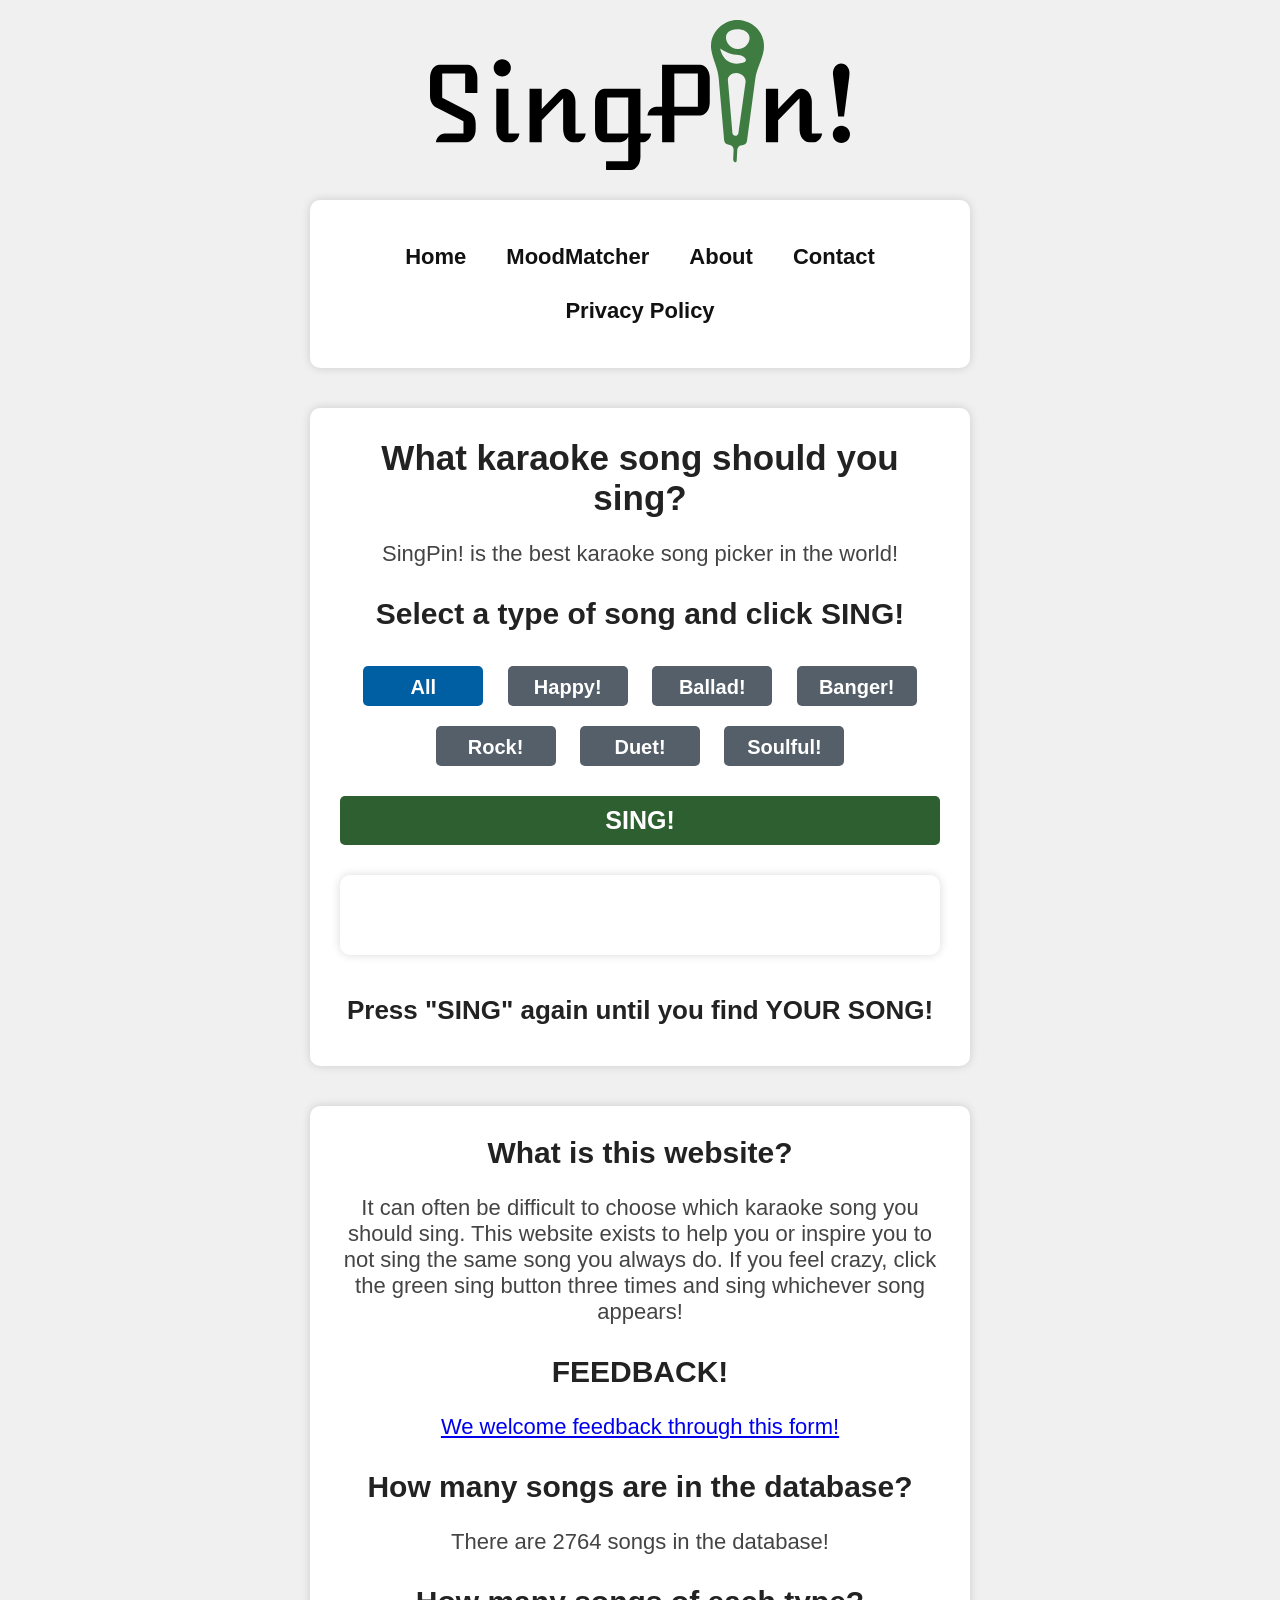
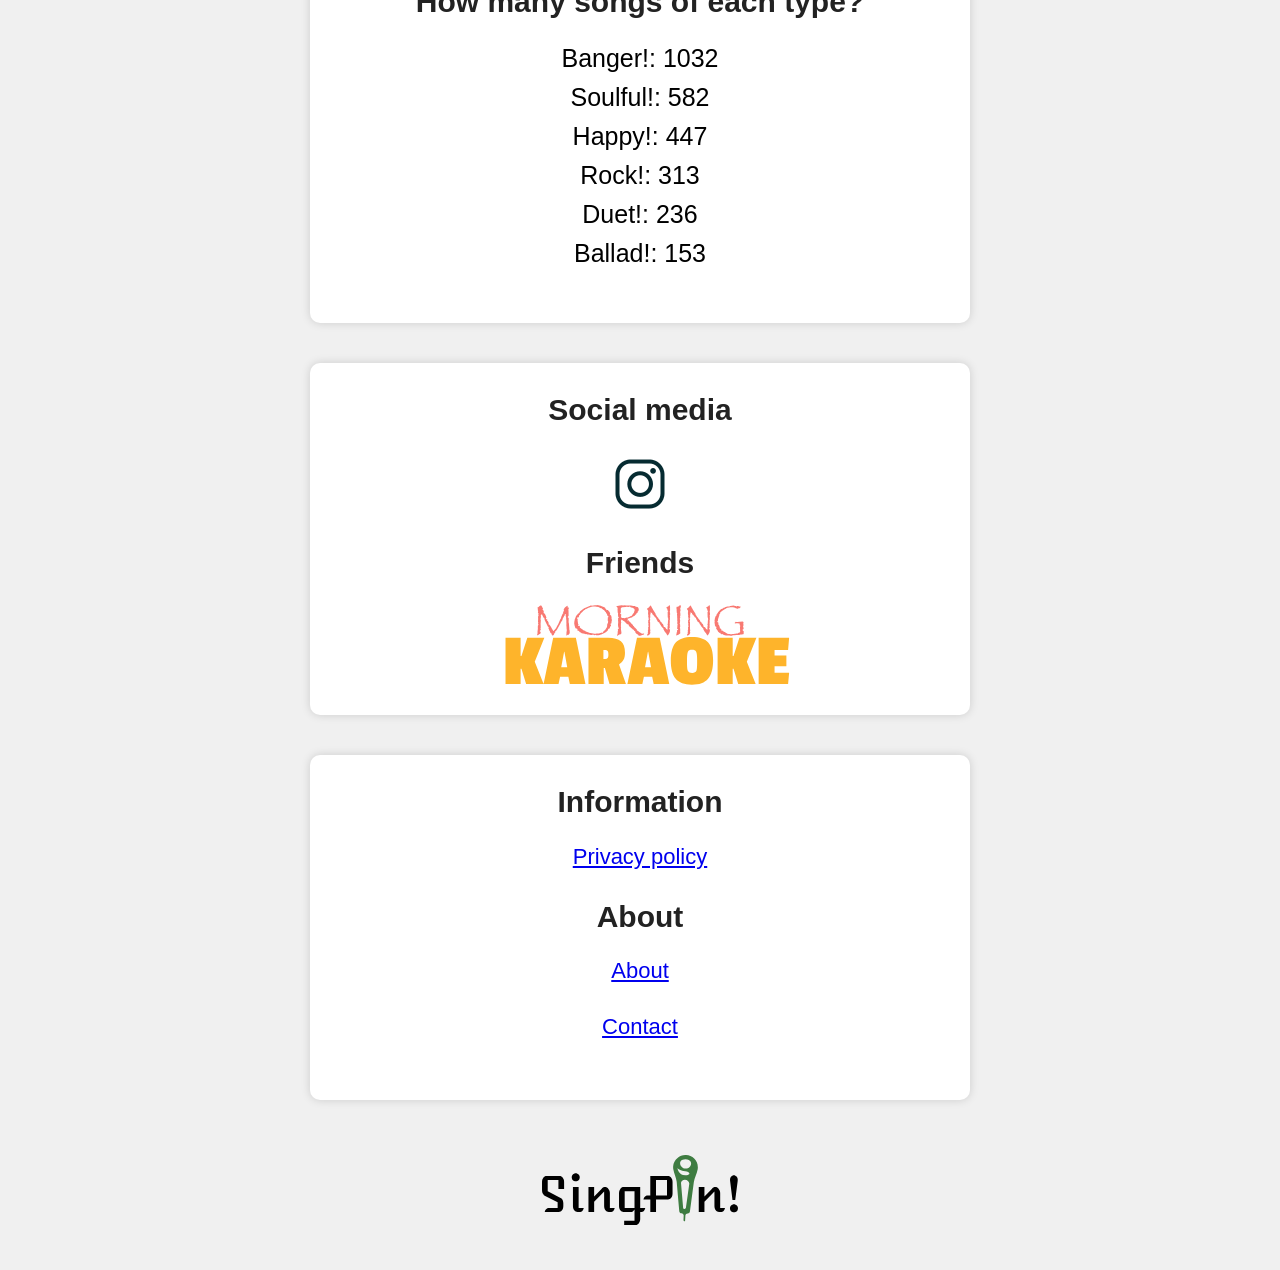
==== commit 63d0a567: "Update index.html" ====
--- a/index.html
+++ b/index.html
@@ -1,147 +1,216 @@
 <!DOCTYPE html>
 <html lang="en">
+
 <head>
-  <title>SingPin! — Let your next karaoke song find you!</title>
-  <meta charset="UTF-8">
-  <meta name="viewport" content="width=device-width, initial-scale=1.0">
-  <link rel="stylesheet" href="style.css">
-  <link rel="icon" type="image/png" href="favicon.png">
-  <link rel="apple-touch-icon" href="/apple-touch-icon.png">
-  <link rel="canonical" href="https://singpin.app/">
-  <meta name="description" content="SingPin! helps you pick your next karaoke song. Filter by mood, hit SING!, and let the night begin!">
-
-  <script id="Cookiebot" src="https://consent.cookiebot.com/uc.js" data-cbid="e6fadd47-27cb-480f-b321-9b739264b209" type="text/javascript" async></script>
-  <script async src="https://pagead2.googlesyndication.com/pagead/js/adsbygoogle.js?client=ca-pub-9252708748504526" crossorigin="anonymous"></script>
-  <meta name="google-adsense-account" content="ca-pub-9252708748504526">
-
-  <script>
+	<title>SingPin! Let your next karaoke song find you!</title>
+	<meta charset="UTF-8">
+	<meta name="viewport" content="width=device-width, initial-scale=1.0">
+	<link rel="stylesheet" href="style.css">
+	 <link rel="icon" type="image/png" href="favicon.png">
+	<link rel="apple-touch-icon" href="/apple-touch-icon.png">
+
+	<script id="Cookiebot" src="https://consent.cookiebot.com/uc.js" data-cbid="e6fadd47-27cb-480f-b321-9b739264b209" type="text/javascript" async></script>
+	
+	<script async src="https://pagead2.googlesyndication.com/pagead/js/adsbygoogle.js?client=ca-pub-9252708748504526"
+     crossorigin="anonymous"></script>
+
+	<meta name="google-adsense-account" content="ca-pub-9252708748504526">
+
+
+	<meta name="description" content="This is a website that helps you find out what song you should sing at the next karaoke night (or morning)! Let your next karaoke song find you, and have fun! Sing karaoke today!">
+
+	<!-- Hotjar Tracking Code for https://www.singpin.app/ -->
+<script>
     (function(h,o,t,j,a,r){
-      h.hj=h.hj||function(){(h.hj.q=h.hj.q||[]).push(arguments)};
-      h._hjSettings={hjid:3591001,hjsv:6};
-      a=o.getElementsByTagName('head')[0];
-      r=o.createElement('script');r.async=1;
-      r.src=t+h._hjSettings.hjid+j+h._hjSettings.hjsv;
-      a.appendChild(r);
+        h.hj=h.hj||function(){(h.hj.q=h.hj.q||[]).push(arguments)};
+        h._hjSettings={hjid:3591001,hjsv:6};
+        a=o.getElementsByTagName('head')[0];
+        r=o.createElement('script');r.async=1;
+        r.src=t+h._hjSettings.hjid+j+h._hjSettings.hjsv;
+        a.appendChild(r);
     })(window,document,'https://static.hotjar.com/c/hotjar-','.js?sv=');
-  </script>
-
-  <script async src="https://www.googletagmanager.com/gtag/js?id=G-ZWRV1ZH9BE"></script>
-  <script>
-    window.dataLayer = window.dataLayer || [];
-    function gtag(){dataLayer.push(arguments);}
-    gtag('js', new Date());
-    gtag('config', 'G-ZWRV1ZH9BE');
-  </script>
+</script>
+
+	<link rel="canonical" href="https://singpin.app/">
+	
+	
 </head>
-
+	
 <header>
-  <img src="dinh.svg" alt="SingPin! logo">
+  <img src="dinh.svg" alt="Logo with the name SingPin! href="https://www.instagram.com/singpin.app/"">
 </header>
-
-<div class="container">
-  <nav class="navigation">
-    <ul>
-      <li><a href="index.html">Home</a></li>
-      <li><a href="moodmatcher.html">MoodMatcher</a></li>
-      <li><a href="about.html">About</a></li>
-      <li><a href="contact.html">Contact</a></li>
-      <li><a href="privacy-policy.html">Privacy</a></li>
-    </ul>
-  </nav>
-</div>
-
+	
+	<div class="container">
+<nav class="navigation">
+	 <ul>
+                <li><a href="index.html">Home</a></li>
+                <li><a href="moodmatcher.html">MoodMatcher</a></li>
+                <li><a href="about.html">About</a></li>
+                <li><a href="contact.html">Contact</a></li>
+                <li><a href="privacy-policy.html">Privacy Policy</a></li>
+            </ul>
+</nav>
+	</div>
+
+
+<!-- Google tag (gtag.js) -->
+<script async src="https://www.googletagmanager.com/gtag/js?id=G-ZWRV1ZH9BE"></script>
+<script>
+  window.dataLayer = window.dataLayer || [];
+  function gtag(){dataLayer.push(arguments);}
+  gtag('js', new Date());
+
+  gtag('config', 'G-ZWRV1ZH9BE');
+</script>
+
+	
 <body>
-  <div class="container">
-    <h1>🎤 What karaoke song should you sing?</h1>
-    <p style="text-align:center; font-size:17px;">Pick a vibe, hit SING!, and own the stage.</p>
-
-    <div class="btn-group">
-      <button class="genre-btn active" data-type="">All</button>
-      <button class="genre-btn" data-type="Happy!">😄 Happy!</button>
-      <button class="genre-btn" data-type="Ballad!">💙 Ballad!</button>
-      <button class="genre-btn" data-type="Banger!">🔥 Banger!</button>
-      <button class="genre-btn" data-type="Rock!">🤘 Rock!</button>
-      <button class="genre-btn" data-type="Duet!">👫 Duet!</button>
-      <button class="genre-btn" data-type="Soulful!">✨ Soulful!</button>
-    </div>
-
-    <button id="sing-btn" id2="select-song-btn" class="select-btn" onclick="selectSong()">🎵 SING!</button>
-
-    <div id="song-result" aria-live="assertive" aria-label="Selected song"></div>
-
-    <h3>Keep pressing until you find YOUR song!</h3>
-  </div>
-
-  <div class="container">
-    <h2>What is SingPin?</h2>
-    <p>Stop singing the same song every time. SingPin! pushes you to discover new karaoke gems — or finally commit to that banger you've been avoiding. If you're feeling wild, press SING! three times and commit to whatever comes up.</p>
-
-    <h2>💬 Got feedback?</h2>
-    <p><a href="https://forms.gle/SVTDrPQV7XYmHnbW6" target="_blank" rel="noopener noreferrer">Send us your thoughts here →</a></p>
-
-    <h2>Songs in the database</h2>
-    <p id="result" style="text-align:center;">Loading...</p>
-
-    <h2>Songs by type</h2>
-    <ul id="type-count"></ul>
-  </div>
-
-  <div class="container">
-    <h2>Find us</h2>
-    <p>
-      <a aria-label="SingPin on Instagram" href="https://www.instagram.com/singpin.app/" target="_blank">
-        <img src="2959748_instagram_photo_share_icon.png" alt="Instagram">
+	<div class="container">
+		
+		<h1> What karaoke song should you sing? </h1>
+		
+		<p>SingPin! is the best karaoke song picker in the world! </p> 
+		
+		<h2> Select a type of song and click SING! </h2>
+			<div class="btn-group">
+			<button class="genre-btn active" data-type="">All</button>
+			<button class="genre-btn" data-type="Happy!">Happy!</button>
+			<button class="genre-btn" data-type="Ballad!">Ballad!</button>
+			<button class="genre-btn" data-type="Banger!">Banger!</button>
+			<button class="genre-btn" data-type="Rock!">Rock!</button>
+			<button class="genre-btn" data-type="Duet!">Duet!</button>
+			<button class="genre-btn" data-type="Soulful!">Soulful!</button>
+		</div>
+		
+  <button id="sing-btn" class="select-btn" onclick="selectSong()">SING!</button>
+		
+		<div class="container">
+
+		<div id="song-result" aria-live="assertive"></div>
+	</div>
+		<h3> Press "SING" again until you find YOUR SONG! </h3>
+
+		</div>
+
+	
+	<div class="container">
+		<h2> What is this website? </h2>
+		<p> It can often be difficult to choose which karaoke song you should sing. This website
+		exists to help you or inspire you to not sing the same song you always do. If you feel crazy, click
+		the green sing button three times and sing whichever song appears!</p>
+
+		<h2> FEEDBACK! </h2>
+		<p> 
+			<a aria-label="Feedback form" href="https://forms.gle/SVTDrPQV7XYmHnbW6" target="_blank" rel="noopener noreferrer">We welcome feedback through this form!</a>
+		</p>
+		<h2> How many songs are in the database?</h2>
+		
+		<p id="result">Loading...</p>
+
+	<script>
+		// Load the CSV file
+		var request = new XMLHttpRequest();
+		request.open("GET", "data.csv", true);
+		request.onload = function() {
+			// Parse the CSV data
+			var csvData = request.responseText;
+			var csvRows = csvData.split("\n");
+			var rowCount = csvRows.length;
+
+			// Update the HTML element with the row count
+			var resultElement = document.getElementById("result");
+			resultElement.innerHTML = "There are " + rowCount + " songs in the database!";
+		};
+		request.send();
+	</script>
+		
+		<h2> How many songs of each type?</h2>
+<ul id="type-count"></ul>
+
+	<script>
+		function parseCSVRow(row) {
+			const result = [];
+			let current = '';
+			let inQuotes = false;
+			for (let i = 0; i < row.length; i++) {
+				const ch = row[i];
+				if (ch === '"') {
+					if (inQuotes && row[i+1] === '"') { current += '"'; i++; }
+					else { inQuotes = !inQuotes; }
+				} else if (ch === ',' && !inQuotes) {
+					result.push(current); current = '';
+				} else { current += ch; }
+			}
+			result.push(current);
+			return result;
+		}
+
+		fetch('data.csv')
+		.then(response => response.text())
+		.then(data => {
+			const rows = data.trim().split('\n');
+			const typeCount = {};
+
+			for (let i = 1; i < rows.length; i++) {
+				const cols = parseCSVRow(rows[i]);
+				const type = cols[2].trim();
+				typeCount[type] = (typeCount[type] || 0) + 1;
+			}
+
+			const typeCountArray = Object.entries(typeCount)
+				.map(([type, count]) => ({type, count}))
+				.sort((a, b) => b.count - a.count);
+
+			const typeCountList = document.getElementById('type-count');
+			typeCountArray.forEach(({type, count}) => {
+				const listItem = document.createElement('li');
+				listItem.textContent = `${type}: ${count}`;
+				typeCountList.appendChild(listItem);
+			});
+		})
+		.catch(error => console.error(error));
+	</script>
+		
+
+	</div>
+
+
+
+	<div class="container">
+		
+		<h2>Social media</h2>
+	  <p>
+      <a aria-label="Link to instagram profile" href="https://www.instagram.com/singpin.app/" target="_blank">
+        <img src="2959748_instagram_photo_share_icon.png" alt="Instagram logo and link to account">
       </a>
     </p>
-    <h2>Friends</h2>
-    <a href="https://www.morningkaraoke.com/">
-      <img src="MK logo just text (1).svg" alt="Morning Karaoke" width="220" style="opacity:0.7;">
-    </a>
-  </div>
-
-  <div class="container">
-    <p style="text-align:center; font-size:14px;">
-      <a href="privacy-policy.html">Privacy Policy</a> &nbsp;·&nbsp;
-      <a href="about.html">About</a> &nbsp;·&nbsp;
-      <a href="contact.html">Contact</a>
-    </p>
-  </div>
-
-  <script>
-    // Song count
-    fetch('data.csv')
-      .then(r => r.text())
-      .then(csv => {
-        const rows = csv.trim().split('\n');
-        document.getElementById('result').innerHTML =
-          `There are <strong style="color:var(--neon-green)">${rows.length - 1}</strong> songs in the database!`;
-
-        const typeCount = {};
-        for (let i = 1; i < rows.length; i++) {
-          const cols = rows[i].split(',');
-          if (cols.length >= 3) {
-            const type = cols[2].trim();
-            typeCount[type] = (typeCount[type] || 0) + 1;
-          }
-        }
-
-        const sorted = Object.entries(typeCount).sort((a, b) => b[1] - a[1]);
-        const list = document.getElementById('type-count');
-        sorted.forEach(([type, count]) => {
-          const li = document.createElement('li');
-          li.textContent = `${type} ${count}`;
-          list.appendChild(li);
-        });
-      })
-      .catch(() => {
-        document.getElementById('result').textContent = 'Could not load data.';
-      });
-  </script>
-
-  <script src="script.js"></script>
+	<h2>Friends</h2>
+	<a href="https://www.morningkaraoke.com/"> <img src="MK logo just text (1).svg" alt="Morning Karaoke Logo" width="300"> </a>
+
+		</div>
+	
+		<div class="container">
+		<h2>Information</h2>
+		
+	<p><a aria-label="Privacy policy" href="privacy-policy.html"
+		 rel="noopener noreferrer">Privacy policy</a></p>
+
+    	<h2>About</h2>
+		
+	<p><a aria-label="About" href="about.html"
+		 rel="noopener noreferrer">About</a></p>
+
+    <p><a aria-label="Contact" href="contact.html"
+		 rel="noopener noreferrer">Contact</a></p>
+
+		</div>
+
+
+
+	<script src="script.js"></script>	
 </body>
-
-<footer>
-  <img src="dinh.svg" alt="SingPin! logo">
+		<footer>
+  <img src="dinh.svg" alt="Logo with the name SingPin!" href="https://www.instagram.com/singpin.app/">
 </footer>
+
 </html>
--- a/style.css
+++ b/style.css
@@ -1,385 +1,246 @@
-@import url('https://fonts.googleapis.com/css2?family=Righteous&family=Nunito:wght@400;600;700;900&display=swap');
-
-/* ===== CSS Variables ===== */
-:root {
-  --bg: #0d0d1a;
-  --surface: #13132a;
-  --surface2: #1a1a35;
-  --neon-pink: #ff2d78;
-  --neon-blue: #00d4ff;
-  --neon-green: #00ff88;
-  --neon-yellow: #ffe033;
-  --text: #f0e8ff;
-  --text-muted: #8a82a8;
-  --border: rgba(255,255,255,0.08);
-  --glow-pink: 0 0 20px rgba(255,45,120,0.5), 0 0 60px rgba(255,45,120,0.2);
-  --glow-blue: 0 0 20px rgba(0,212,255,0.5), 0 0 60px rgba(0,212,255,0.2);
-  --glow-green: 0 0 20px rgba(0,255,136,0.5), 0 0 60px rgba(0,255,136,0.2);
-  --radius: 14px;
-}
-
-/* ===== Reset & Base ===== */
-*, *::before, *::after { box-sizing: border-box; margin: 0; padding: 0; }
-
+/* General styles */
 body {
-  font-family: 'Nunito', sans-serif;
-  background-color: var(--bg);
-  background-image:
-    radial-gradient(ellipse at 20% 50%, rgba(255,45,120,0.07) 0%, transparent 60%),
-    radial-gradient(ellipse at 80% 20%, rgba(0,212,255,0.07) 0%, transparent 60%),
-    radial-gradient(ellipse at 60% 80%, rgba(0,255,136,0.05) 0%, transparent 50%);
-  color: var(--text);
-  min-height: 100vh;
-}
-
-/* ===== Layout ===== */
+  font-family: 'Open Sans', sans-serif;
+  background-color: #f0f0f0;
+  margin: 0;
+  padding: 0;
+}
+
+.container {
+  max-width: 600px;
+  margin: 30px auto;
+  padding: 20px;
+  text-align: center;
+  background-color: #fff;
+  box-shadow: 0 0 10px rgba(0, 0, 0, 0.15);
+  border-radius: 10px;
+}
+
 header {
   display: flex;
   justify-content: center;
   align-items: center;
-  padding: 32px 20px 16px;
+  height: 100px;
+  margin-top: 30px;
 }
 
 header img {
-  max-height: 80px;
-  max-width: 280px;
-  /* Invert and recolor logo for dark bg */
-  filter: brightness(0) invert(1) drop-shadow(0 0 16px rgba(255,45,120,0.6));
+  max-height: 100%;
+  max-width: 100%;
 }
 
 footer {
   display: flex;
   justify-content: center;
   align-items: center;
-  padding: 40px 20px;
+  height: 100px;
+  margin-top: 30px;
+  margin-bottom: 30px;
 }
 
 footer img {
-  max-height: 50px;
-  max-width: 200px;
-  filter: brightness(0) invert(1) opacity(0.3);
-}
-
-.container {
-  max-width: 640px;
-  margin: 0 auto 24px;
-  padding: 28px 28px;
-  background: var(--surface);
-  border: 1px solid var(--border);
-  border-radius: var(--radius);
-  position: relative;
-  overflow: hidden;
-}
-
-.container::before {
-  content: '';
-  position: absolute;
-  inset: 0;
-  background: linear-gradient(135deg, rgba(255,255,255,0.03) 0%, transparent 60%);
-  pointer-events: none;
-}
-
-/* ===== Navigation ===== */
-.navigation ul {
-  list-style: none;
-  display: flex;
-  flex-wrap: wrap;
-  justify-content: center;
-  gap: 4px;
-}
-
-.navigation ul li a {
-  display: block;
-  color: var(--text-muted);
-  padding: 8px 14px;
-  text-decoration: none;
-  font-size: 14px;
-  font-weight: 700;
-  letter-spacing: 0.05em;
+  max-height: 70%;
+  max-width: 70%;
+}
+
+h1 {
+  font-size: 35px;
+  text-align: center;
+  margin-top: 0;
+  color: #222; /* was #333 — now 12.6:1 on white, passes AAA */
+}
+
+h2 {
+  font-size: 30px;
+  text-align: center;
+  margin-top: 0;
+  color: #222;
+}
+
+h3 {
+  font-size: 26px;
+  text-align: center;
+  margin: 10px 0;
+  color: #222;
+}
+
+p {
+  font-size: 22px;
+  margin-bottom: 30px;
+  color: #444; /* was #555 — now 9.7:1 on white, passes AAA */
+}
+
+/* Button styles */
+select,
+button {
+  display: block;
+  width: 100%;
+  padding: 10px;
+  margin-bottom: 20px;
+  font-size: 30px;
+  border-radius: 5px;
+  border: none;
+  background-color: #eee;
+  appearance: none;
+  transition: background-color 0.3s ease;
+}
+
+select:focus,
+button:focus {
+  outline: none;
+  background-color: #ddd;
+}
+
+.genre-btn {
+  display: inline-block;
+  margin: 10px;
+  padding: 10px;
+  font-size: 20px;
+  font-weight: bold;
+  color: #fff;
+  background-color: #555f69; /* darkened from #6c757d — now 4.6:1, passes AA */
+  border: none;
+  border-radius: 5px;
+  cursor: pointer;
+  transition: all 0.2s ease-in-out;
+  width: 200px;
+}
+
+.genre-btn.active {
+  background-color: #005fa3; /* darkened from #0077cc — now 4.7:1 on white, passes AA */
+  color: #fff;
+}
+
+.select-btn {
+  display: block;
+  margin: 20px auto;
+  padding: 20px 35px;
+  font-size: 35px;
+  font-weight: bold;
+  color: #fff;
+  background-color: #2d5f30; /* darkened from #3E7C41 — now 7.2:1, passes AAA */
+  border: none;
+  border-radius: 5px;
+  cursor: pointer;
+  transition: all 0.2s ease-in-out;
   text-transform: uppercase;
-  border-radius: 6px;
-  transition: color 0.2s, background 0.2s;
-}
-
-.navigation ul li a:hover {
-  color: var(--neon-pink);
-  background: rgba(255,45,120,0.1);
-}
-
-/* ===== Typography ===== */
-h1 {
-  font-family: 'Righteous', cursive;
-  font-size: clamp(26px, 6vw, 38px);
-  text-align: center;
-  color: var(--text);
-  line-height: 1.15;
-  margin-bottom: 12px;
-}
-
-h2 {
-  font-family: 'Righteous', cursive;
-  font-size: clamp(18px, 4vw, 24px);
-  text-align: center;
-  color: var(--text);
-  margin-bottom: 12px;
-  line-height: 1.3;
-}
-
-h3 {
-  font-size: 18px;
-  text-align: center;
-  color: var(--text-muted);
-  margin: 20px 0 0;
-  font-weight: 600;
-}
-
-p {
-  font-size: 16px;
-  line-height: 1.7;
-  color: var(--text-muted);
-  margin-bottom: 16px;
-}
-
-p:last-child { margin-bottom: 0; }
-
-a { color: var(--neon-blue); text-decoration: none; }
-a:hover { text-decoration: underline; }
-
-ol {
-  font-size: 16px;
-  color: var(--text-muted);
-  line-height: 1.8;
-  padding-left: 20px;
-}
-
-/* ===== Genre Buttons ===== */
-.btn-group {
-  display: flex;
-  flex-wrap: wrap;
-  justify-content: center;
-  gap: 10px;
-  margin: 20px 0;
-}
-
-.genre-btn {
-  display: inline-flex;
-  align-items: center;
-  justify-content: center;
-  padding: 10px 18px;
-  font-family: 'Nunito', sans-serif;
-  font-size: 15px;
-  font-weight: 900;
-  color: var(--text-muted);
-  background: var(--surface2);
-  border: 2px solid var(--border);
-  border-radius: 50px;
-  cursor: pointer;
-  transition: all 0.2s ease;
-  letter-spacing: 0.03em;
-  width: auto;
-  margin: 0;
-}
-
-.genre-btn:hover {
-  color: var(--text);
-  border-color: rgba(255,255,255,0.25);
-  transform: translateY(-2px);
-}
-
-.genre-btn.active {
-  background: var(--neon-pink);
-  border-color: var(--neon-pink);
-  color: #fff;
-  box-shadow: var(--glow-pink);
-  transform: translateY(-2px);
-}
-
-/* Color per type */
-.genre-btn[data-type="Happy!"]:hover,
-.genre-btn[data-type="Happy!"].active { background: var(--neon-yellow); border-color: var(--neon-yellow); color: #111; box-shadow: 0 0 20px rgba(255,224,51,0.5); }
-.genre-btn[data-type="Ballad!"]:hover,
-.genre-btn[data-type="Ballad!"].active { background: var(--neon-blue); border-color: var(--neon-blue); color: #111; box-shadow: var(--glow-blue); }
-.genre-btn[data-type="Banger!"]:hover,
-.genre-btn[data-type="Banger!"].active { background: var(--neon-pink); border-color: var(--neon-pink); color: #fff; box-shadow: var(--glow-pink); }
-.genre-btn[data-type="Rock!"]:hover,
-.genre-btn[data-type="Rock!"].active { background: #ff6b35; border-color: #ff6b35; color: #fff; box-shadow: 0 0 20px rgba(255,107,53,0.5); }
-.genre-btn[data-type="Duet!"]:hover,
-.genre-btn[data-type="Duet!"].active { background: #c77dff; border-color: #c77dff; color: #fff; box-shadow: 0 0 20px rgba(199,125,255,0.5); }
-.genre-btn[data-type="Soulful!"]:hover,
-.genre-btn[data-type="Soulful!"].active { background: var(--neon-green); border-color: var(--neon-green); color: #111; box-shadow: var(--glow-green); }
-
-/* ===== SING! Button ===== */
-.select-btn {
-  display: block;
-  width: 100%;
-  margin: 20px 0 10px;
-  padding: 20px;
-  font-family: 'Righteous', cursive;
-  font-size: 32px;
-  font-weight: 400;
-  letter-spacing: 0.12em;
-  color: #fff;
-  background: linear-gradient(135deg, var(--neon-pink) 0%, #c400a8 100%);
-  border: none;
-  border-radius: 50px;
-  cursor: pointer;
-  box-shadow: var(--glow-pink), inset 0 1px 0 rgba(255,255,255,0.2);
-  transition: all 0.15s ease;
-  position: relative;
-  overflow: hidden;
-}
-
-.select-btn::after {
-  content: '';
-  position: absolute;
-  top: 0; left: -100%;
-  width: 60%;
-  height: 100%;
-  background: linear-gradient(90deg, transparent, rgba(255,255,255,0.15), transparent);
-  transition: left 0.5s ease;
-}
-
-.select-btn:hover::after { left: 150%; }
+}
 
 .select-btn:hover {
-  transform: translateY(-3px);
-  box-shadow: 0 0 30px rgba(255,45,120,0.7), 0 0 80px rgba(255,45,120,0.3), inset 0 1px 0 rgba(255,255,255,0.2);
+  background-color: #1e4a21;
 }
 
 .select-btn:active {
-  transform: translateY(2px);
-  box-shadow: var(--glow-pink);
-}
-
-/* ===== Song Result ===== */
+  transform: translateY(8px);
+  background-color: #1e4a21;
+}
+
 #song-result {
-  font-size: 18px;
-  text-align: center;
-  color: var(--text);
-  min-height: 40px;
-  padding: 16px;
-  border-radius: 10px;
-  background: rgba(255,255,255,0.04);
-  border: 1px solid var(--border);
-  line-height: 1.5;
-  transition: all 0.3s ease;
-}
-
-#song-result b { color: var(--neon-blue); }
-#song-result i b { color: var(--neon-green); }
-
-/* ===== Song Count / Stats ===== */
-#result {
-  font-size: 18px;
-  color: var(--neon-green);
-  font-weight: 700;
-  text-align: center;
-  margin-bottom: 8px;
+  font-size: 30px;
+  margin-top: 20px;
+  color: #222;
+}
+
+@media screen and (min-width: 767px) {
+  .container {
+    padding: 30px;
+    margin-bottom: 40px;
+  }
+
+  #song-result {
+    font-size: 25px;
+    margin-top: 20px;
+  }
+
+  header {
+    height: 150px;
+    margin-top: 20px;
+  }
+
+  .genre-btn {
+    margin: 10px;
+    width: 120px;
+    height: 40px;
+  }
+
+  .select-btn {
+    padding: 10px 20px;
+    font-size: 25px;
+    font-weight: bold;
+    text-transform: uppercase;
+  }
 }
 
 #type-count {
   list-style: none;
-  padding: 0;
-  display: grid;
-  grid-template-columns: 1fr 1fr;
-  gap: 8px;
+  font-size: 25px;
+  padding: 0;
 }
 
 #type-count li {
-  font-size: 14px;
-  color: var(--text-muted);
-  background: var(--surface2);
-  border-radius: 8px;
-  padding: 8px 14px;
-  text-align: center;
-  font-weight: 700;
-}
-
-/* ===== Select / Form Elements ===== */
-select {
-  display: block;
-  width: 100%;
-  padding: 12px 16px;
-  margin-bottom: 16px;
-  font-family: 'Nunito', sans-serif;
-  font-size: 15px;
-  font-weight: 700;
-  color: var(--text);
-  background: var(--surface2);
-  border: 2px solid var(--border);
-  border-radius: 10px;
-  appearance: none;
-  background-image: url("data:image/svg+xml,%3Csvg xmlns='http://www.w3.org/2000/svg' width='12' height='8' viewBox='0 0 12 8'%3E%3Cpath d='M1 1l5 5 5-5' stroke='%238a82a8' stroke-width='2' fill='none' stroke-linecap='round'/%3E%3C/svg%3E");
-  background-repeat: no-repeat;
-  background-position: right 16px center;
-  cursor: pointer;
-  transition: border-color 0.2s;
-}
-
-select:focus {
-  outline: none;
-  border-color: var(--neon-pink);
-}
-
-select option {
-  background: var(--surface2);
-  color: var(--text);
-}
-
-.question p {
-  font-size: 15px;
-  font-weight: 700;
-  color: var(--text);
-  margin-bottom: 8px;
-}
-
-/* ===== Social + Info sections ===== */
-.container img[alt*="Instagram"] {
-  width: 40px;
-  height: 40px;
-  filter: brightness(0) invert(0.6);
-  transition: filter 0.2s;
-}
-
-.container img[alt*="Instagram"]:hover {
-  filter: brightness(0) saturate(100%) invert(25%) sepia(100%) saturate(3000%) hue-rotate(320deg);
-}
-
-/* ===== Animations ===== */
-@keyframes fadeInUp {
-  from { opacity: 0; transform: translateY(16px); }
-  to   { opacity: 1; transform: translateY(0); }
-}
-
-@keyframes pulse-glow {
-  0%, 100% { box-shadow: var(--glow-pink), inset 0 1px 0 rgba(255,255,255,0.2); }
-  50%       { box-shadow: 0 0 40px rgba(255,45,120,0.8), 0 0 100px rgba(255,45,120,0.4), inset 0 1px 0 rgba(255,255,255,0.2); }
-}
-
-.container { animation: fadeInUp 0.4s ease both; }
-.container:nth-child(2) { animation-delay: 0.05s; }
-.container:nth-child(3) { animation-delay: 0.1s; }
-.container:nth-child(4) { animation-delay: 0.15s; }
-
-.select-btn { animation: pulse-glow 3s ease-in-out infinite; }
-.select-btn:hover { animation: none; }
-
-/* ===== Result flash ===== */
-@keyframes resultFlash {
-  0%   { background: rgba(0,212,255,0.15); }
-  100% { background: rgba(255,255,255,0.04); }
-}
-
-#song-result.flash { animation: resultFlash 0.5s ease; }
-
-/* ===== Responsive ===== */
-@media (max-width: 680px) {
-  .container { margin: 0 12px 20px; padding: 22px 18px; }
-  header { padding: 24px 16px 12px; }
-}
-
-@media (max-width: 420px) {
-  .genre-btn { font-size: 13px; padding: 9px 14px; }
-  .select-btn { font-size: 26px; padding: 16px; }
-  #type-count { grid-template-columns: 1fr; }
-}
+  margin-bottom: 10px;
+}
+
+.navigation ul {
+  list-style-type: none;
+  margin: 0;
+  padding: 0;
+  display: flex;
+  justify-content: center;
+  flex-wrap: wrap;
+}
+
+.navigation ul li {
+  margin: 0;
+  padding: 0;
+}
+
+.navigation ul li a {
+  display: block;
+  color: #fff; /* white text on green hover = 7.2:1, passes AAA */
+  text-align: center;
+  padding: 14px 20px;
+  text-decoration: none;
+  font-size: 22px;
+  font-weight: bold;
+  color: #111; /* default: near-black on white bg = 18:1 */
+}
+
+.navigation ul li a:hover {
+  background-color: #2d5f30;
+  color: #fff; /* white on #2d5f30 = 7.2:1, passes AAA */
+}
+
+/* Social / partners — centered */
+.container img[alt="Instagram logo and link to account"],
+.container a[href*="instagram"] img,
+.container a[href*="morningkaraoke"] img,
+.container a[href*="morningkaraoke"],
+.container img[alt*="Morning Karaoke"],
+.container img[alt*="Karaoke"] {
+  display: block;
+  margin: 0 auto;
+}
+
+.container p:has(> a > img),
+.container p:has(> a[href*="morningkaraoke"]) {
+  display: flex;
+  justify-content: center;
+  align-items: center;
+}
+
+/* Mobile Responsiveness */
+@media screen and (max-width: 767px) {
+  .container {
+    max-width: 95%;
+  }
+
+  .genre-btn {
+    width: 100%;
+    margin-bottom: 10px;
+  }
+
+  .select-btn {
+    font-size: 25px;
+  }
+}
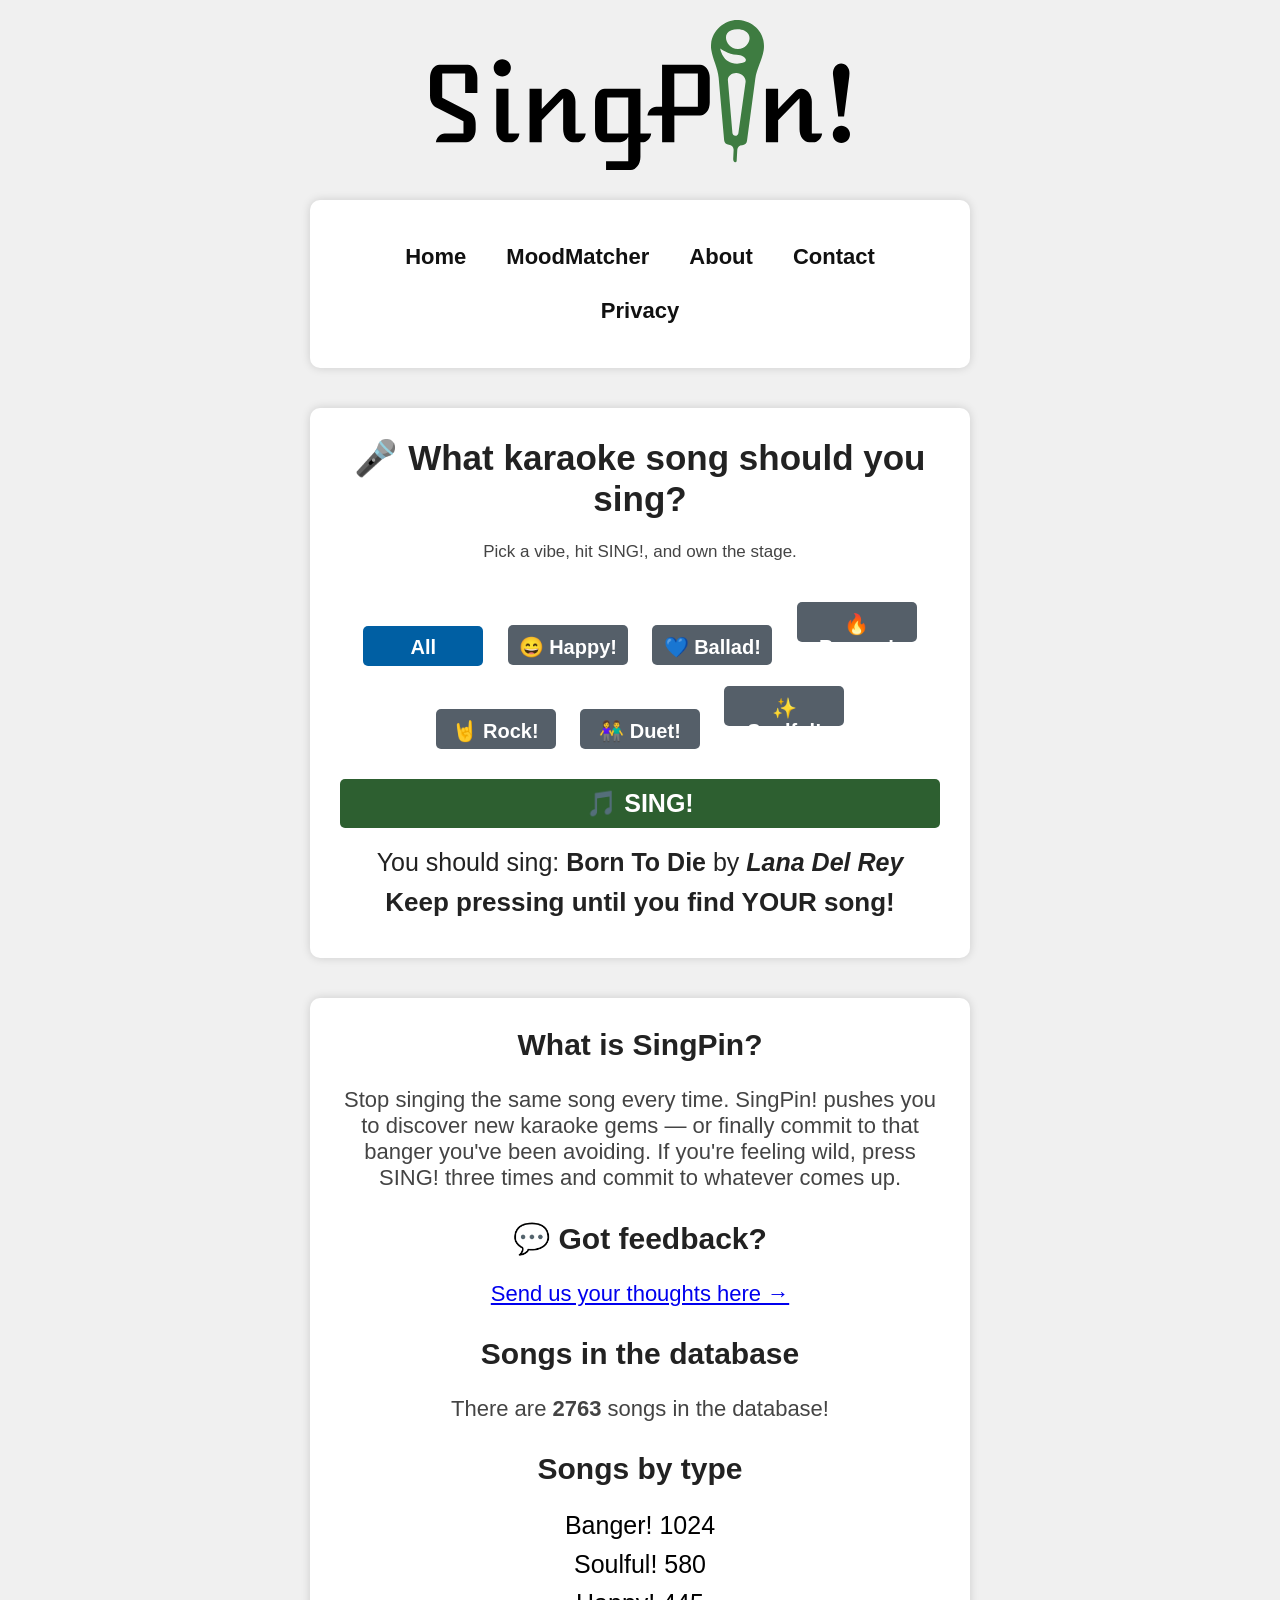
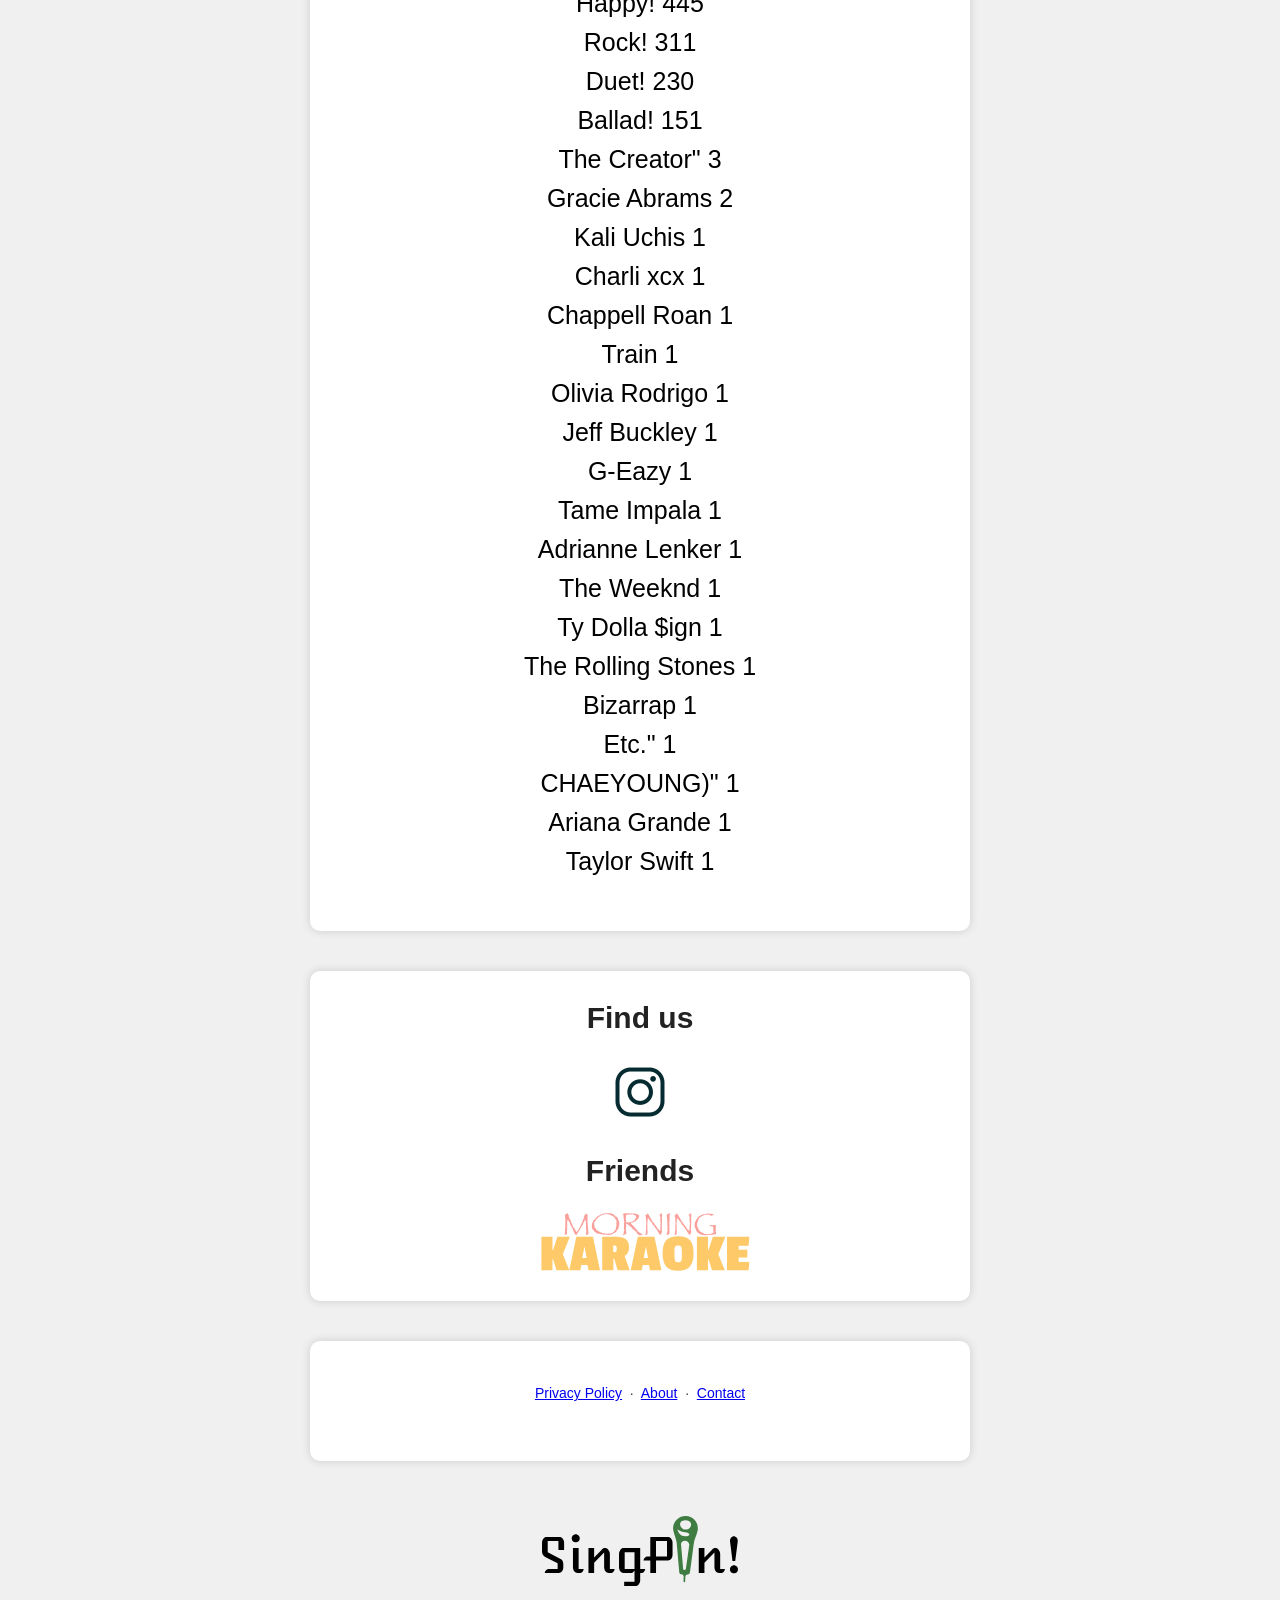
==== commit 8bcd497a: "Update index.html" ====
--- a/index.html
+++ b/index.html
@@ -1,216 +1,147 @@
 <!DOCTYPE html>
 <html lang="en">
+<head>
+  <title>SingPin! — Let your next karaoke song find you!</title>
+  <meta charset="UTF-8">
+  <meta name="viewport" content="width=device-width, initial-scale=1.0">
+  <link rel="stylesheet" href="style.css">
+  <link rel="icon" type="image/png" href="favicon.png">
+  <link rel="apple-touch-icon" href="/apple-touch-icon.png">
+  <link rel="canonical" href="https://singpin.app/">
+  <meta name="description" content="SingPin! helps you pick your next karaoke song. Filter by mood, hit SING!, and let the night begin!">
 
-<head>
-	<title>SingPin! Let your next karaoke song find you!</title>
-	<meta charset="UTF-8">
-	<meta name="viewport" content="width=device-width, initial-scale=1.0">
-	<link rel="stylesheet" href="style.css">
-	 <link rel="icon" type="image/png" href="favicon.png">
-	<link rel="apple-touch-icon" href="/apple-touch-icon.png">
+  <script id="Cookiebot" src="https://consent.cookiebot.com/uc.js" data-cbid="e6fadd47-27cb-480f-b321-9b739264b209" type="text/javascript" async></script>
+  <script async src="https://pagead2.googlesyndication.com/pagead/js/adsbygoogle.js?client=ca-pub-9252708748504526" crossorigin="anonymous"></script>
+  <meta name="google-adsense-account" content="ca-pub-9252708748504526">
 
-	<script id="Cookiebot" src="https://consent.cookiebot.com/uc.js" data-cbid="e6fadd47-27cb-480f-b321-9b739264b209" type="text/javascript" async></script>
-	
-	<script async src="https://pagead2.googlesyndication.com/pagead/js/adsbygoogle.js?client=ca-pub-9252708748504526"
-     crossorigin="anonymous"></script>
+  <script>
+    (function(h,o,t,j,a,r){
+      h.hj=h.hj||function(){(h.hj.q=h.hj.q||[]).push(arguments)};
+      h._hjSettings={hjid:3591001,hjsv:6};
+      a=o.getElementsByTagName('head')[0];
+      r=o.createElement('script');r.async=1;
+      r.src=t+h._hjSettings.hjid+j+h._hjSettings.hjsv;
+      a.appendChild(r);
+    })(window,document,'https://static.hotjar.com/c/hotjar-','.js?sv=');
+  </script>
 
-	<meta name="google-adsense-account" content="ca-pub-9252708748504526">
+  <script async src="https://www.googletagmanager.com/gtag/js?id=G-ZWRV1ZH9BE"></script>
+  <script>
+    window.dataLayer = window.dataLayer || [];
+    function gtag(){dataLayer.push(arguments);}
+    gtag('js', new Date());
+    gtag('config', 'G-ZWRV1ZH9BE');
+  </script>
+</head>
 
+<header>
+  <img src="dinh.svg" alt="SingPin! logo">
+</header>
 
-	<meta name="description" content="This is a website that helps you find out what song you should sing at the next karaoke night (or morning)! Let your next karaoke song find you, and have fun! Sing karaoke today!">
+<div class="container">
+  <nav class="navigation">
+    <ul>
+      <li><a href="index.html">Home</a></li>
+      <li><a href="moodmatcher.html">MoodMatcher</a></li>
+      <li><a href="about.html">About</a></li>
+      <li><a href="contact.html">Contact</a></li>
+      <li><a href="privacy-policy.html">Privacy</a></li>
+    </ul>
+  </nav>
+</div>
 
-	<!-- Hotjar Tracking Code for https://www.singpin.app/ -->
-<script>
-    (function(h,o,t,j,a,r){
-        h.hj=h.hj||function(){(h.hj.q=h.hj.q||[]).push(arguments)};
-        h._hjSettings={hjid:3591001,hjsv:6};
-        a=o.getElementsByTagName('head')[0];
-        r=o.createElement('script');r.async=1;
-        r.src=t+h._hjSettings.hjid+j+h._hjSettings.hjsv;
-        a.appendChild(r);
-    })(window,document,'https://static.hotjar.com/c/hotjar-','.js?sv=');
-</script>
+<body>
+  <div class="container">
+    <h1>🎤 What karaoke song should you sing?</h1>
+    <p style="text-align:center; font-size:17px;">Pick a vibe, hit SING!, and own the stage.</p>
 
-	<link rel="canonical" href="https://singpin.app/">
-	
-	
-</head>
-	
-<header>
-  <img src="dinh.svg" alt="Logo with the name SingPin! href="https://www.instagram.com/singpin.app/"">
-</header>
-	
-	<div class="container">
-<nav class="navigation">
-	 <ul>
-                <li><a href="index.html">Home</a></li>
-                <li><a href="moodmatcher.html">MoodMatcher</a></li>
-                <li><a href="about.html">About</a></li>
-                <li><a href="contact.html">Contact</a></li>
-                <li><a href="privacy-policy.html">Privacy Policy</a></li>
-            </ul>
-</nav>
-	</div>
+    <div class="btn-group">
+      <button class="genre-btn active" data-type="">All</button>
+      <button class="genre-btn" data-type="Happy!">😄 Happy!</button>
+      <button class="genre-btn" data-type="Ballad!">💙 Ballad!</button>
+      <button class="genre-btn" data-type="Banger!">🔥 Banger!</button>
+      <button class="genre-btn" data-type="Rock!">🤘 Rock!</button>
+      <button class="genre-btn" data-type="Duet!">👫 Duet!</button>
+      <button class="genre-btn" data-type="Soulful!">✨ Soulful!</button>
+    </div>
 
+    <button id="sing-btn" id2="select-song-btn" class="select-btn" onclick="selectSong()">🎵 SING!</button>
 
-<!-- Google tag (gtag.js) -->
-<script async src="https://www.googletagmanager.com/gtag/js?id=G-ZWRV1ZH9BE"></script>
-<script>
-  window.dataLayer = window.dataLayer || [];
-  function gtag(){dataLayer.push(arguments);}
-  gtag('js', new Date());
+    <div id="song-result" aria-live="assertive" aria-label="Selected song"></div>
 
-  gtag('config', 'G-ZWRV1ZH9BE');
-</script>
+    <h3>Keep pressing until you find YOUR song!</h3>
+  </div>
 
-	
-<body>
-	<div class="container">
-		
-		<h1> What karaoke song should you sing? </h1>
-		
-		<p>SingPin! is the best karaoke song picker in the world! </p> 
-		
-		<h2> Select a type of song and click SING! </h2>
-			<div class="btn-group">
-			<button class="genre-btn active" data-type="">All</button>
-			<button class="genre-btn" data-type="Happy!">Happy!</button>
-			<button class="genre-btn" data-type="Ballad!">Ballad!</button>
-			<button class="genre-btn" data-type="Banger!">Banger!</button>
-			<button class="genre-btn" data-type="Rock!">Rock!</button>
-			<button class="genre-btn" data-type="Duet!">Duet!</button>
-			<button class="genre-btn" data-type="Soulful!">Soulful!</button>
-		</div>
-		
-  <button id="sing-btn" class="select-btn" onclick="selectSong()">SING!</button>
-		
-		<div class="container">
+  <div class="container">
+    <h2>What is SingPin?</h2>
+    <p>Stop singing the same song every time. SingPin! pushes you to discover new karaoke gems — or finally commit to that banger you've been avoiding. If you're feeling wild, press SING! three times and commit to whatever comes up.</p>
 
-		<div id="song-result" aria-live="assertive"></div>
-	</div>
-		<h3> Press "SING" again until you find YOUR SONG! </h3>
+    <h2>💬 Got feedback?</h2>
+    <p><a href="https://forms.gle/SVTDrPQV7XYmHnbW6" target="_blank" rel="noopener noreferrer">Send us your thoughts here →</a></p>
 
-		</div>
+    <h2>Songs in the database</h2>
+    <p id="result" style="text-align:center;">Loading...</p>
 
-	
-	<div class="container">
-		<h2> What is this website? </h2>
-		<p> It can often be difficult to choose which karaoke song you should sing. This website
-		exists to help you or inspire you to not sing the same song you always do. If you feel crazy, click
-		the green sing button three times and sing whichever song appears!</p>
+    <h2>Songs by type</h2>
+    <ul id="type-count"></ul>
+  </div>
 
-		<h2> FEEDBACK! </h2>
-		<p> 
-			<a aria-label="Feedback form" href="https://forms.gle/SVTDrPQV7XYmHnbW6" target="_blank" rel="noopener noreferrer">We welcome feedback through this form!</a>
-		</p>
-		<h2> How many songs are in the database?</h2>
-		
-		<p id="result">Loading...</p>
-
-	<script>
-		// Load the CSV file
-		var request = new XMLHttpRequest();
-		request.open("GET", "data.csv", true);
-		request.onload = function() {
-			// Parse the CSV data
-			var csvData = request.responseText;
-			var csvRows = csvData.split("\n");
-			var rowCount = csvRows.length;
-
-			// Update the HTML element with the row count
-			var resultElement = document.getElementById("result");
-			resultElement.innerHTML = "There are " + rowCount + " songs in the database!";
-		};
-		request.send();
-	</script>
-		
-		<h2> How many songs of each type?</h2>
-<ul id="type-count"></ul>
-
-	<script>
-		function parseCSVRow(row) {
-			const result = [];
-			let current = '';
-			let inQuotes = false;
-			for (let i = 0; i < row.length; i++) {
-				const ch = row[i];
-				if (ch === '"') {
-					if (inQuotes && row[i+1] === '"') { current += '"'; i++; }
-					else { inQuotes = !inQuotes; }
-				} else if (ch === ',' && !inQuotes) {
-					result.push(current); current = '';
-				} else { current += ch; }
-			}
-			result.push(current);
-			return result;
-		}
-
-		fetch('data.csv')
-		.then(response => response.text())
-		.then(data => {
-			const rows = data.trim().split('\n');
-			const typeCount = {};
-
-			for (let i = 1; i < rows.length; i++) {
-				const cols = parseCSVRow(rows[i]);
-				const type = cols[2].trim();
-				typeCount[type] = (typeCount[type] || 0) + 1;
-			}
-
-			const typeCountArray = Object.entries(typeCount)
-				.map(([type, count]) => ({type, count}))
-				.sort((a, b) => b.count - a.count);
-
-			const typeCountList = document.getElementById('type-count');
-			typeCountArray.forEach(({type, count}) => {
-				const listItem = document.createElement('li');
-				listItem.textContent = `${type}: ${count}`;
-				typeCountList.appendChild(listItem);
-			});
-		})
-		.catch(error => console.error(error));
-	</script>
-		
-
-	</div>
-
-
-
-	<div class="container">
-		
-		<h2>Social media</h2>
-	  <p>
-      <a aria-label="Link to instagram profile" href="https://www.instagram.com/singpin.app/" target="_blank">
-        <img src="2959748_instagram_photo_share_icon.png" alt="Instagram logo and link to account">
+  <div class="container">
+    <h2>Find us</h2>
+    <p>
+      <a aria-label="SingPin on Instagram" href="https://www.instagram.com/singpin.app/" target="_blank">
+        <img src="2959748_instagram_photo_share_icon.png" alt="Instagram">
       </a>
     </p>
-	<h2>Friends</h2>
-	<a href="https://www.morningkaraoke.com/"> <img src="MK logo just text (1).svg" alt="Morning Karaoke Logo" width="300"> </a>
+    <h2>Friends</h2>
+    <a href="https://www.morningkaraoke.com/">
+      <img src="MK logo just text (1).svg" alt="Morning Karaoke" width="220" style="opacity:0.7;">
+    </a>
+  </div>
 
-		</div>
-	
-		<div class="container">
-		<h2>Information</h2>
-		
-	<p><a aria-label="Privacy policy" href="privacy-policy.html"
-		 rel="noopener noreferrer">Privacy policy</a></p>
+  <div class="container">
+    <p style="text-align:center; font-size:14px;">
+      <a href="privacy-policy.html">Privacy Policy</a> &nbsp;·&nbsp;
+      <a href="about.html">About</a> &nbsp;·&nbsp;
+      <a href="contact.html">Contact</a>
+    </p>
+  </div>
 
-    	<h2>About</h2>
-		
-	<p><a aria-label="About" href="about.html"
-		 rel="noopener noreferrer">About</a></p>
+  <script>
+    // Song count
+    fetch('data.csv')
+      .then(r => r.text())
+      .then(csv => {
+        const rows = csv.trim().split('\n');
+        document.getElementById('result').innerHTML =
+          `There are <strong style="color:var(--neon-green)">${rows.length - 1}</strong> songs in the database!`;
 
-    <p><a aria-label="Contact" href="contact.html"
-		 rel="noopener noreferrer">Contact</a></p>
+        const typeCount = {};
+        for (let i = 1; i < rows.length; i++) {
+          const cols = rows[i].split(',');
+          if (cols.length >= 3) {
+            const type = cols[2].trim();
+            typeCount[type] = (typeCount[type] || 0) + 1;
+          }
+        }
 
-		</div>
+        const sorted = Object.entries(typeCount).sort((a, b) => b[1] - a[1]);
+        const list = document.getElementById('type-count');
+        sorted.forEach(([type, count]) => {
+          const li = document.createElement('li');
+          li.textContent = `${type} ${count}`;
+          list.appendChild(li);
+        });
+      })
+      .catch(() => {
+        document.getElementById('result').textContent = 'Could not load data.';
+      });
+  </script>
 
+  <script src="script.js"></script>
+</body>
 
-
-	<script src="script.js"></script>	
-</body>
-		<footer>
-  <img src="dinh.svg" alt="Logo with the name SingPin!" href="https://www.instagram.com/singpin.app/">
+<footer>
+  <img src="dinh.svg" alt="SingPin! logo">
 </footer>
-
 </html>
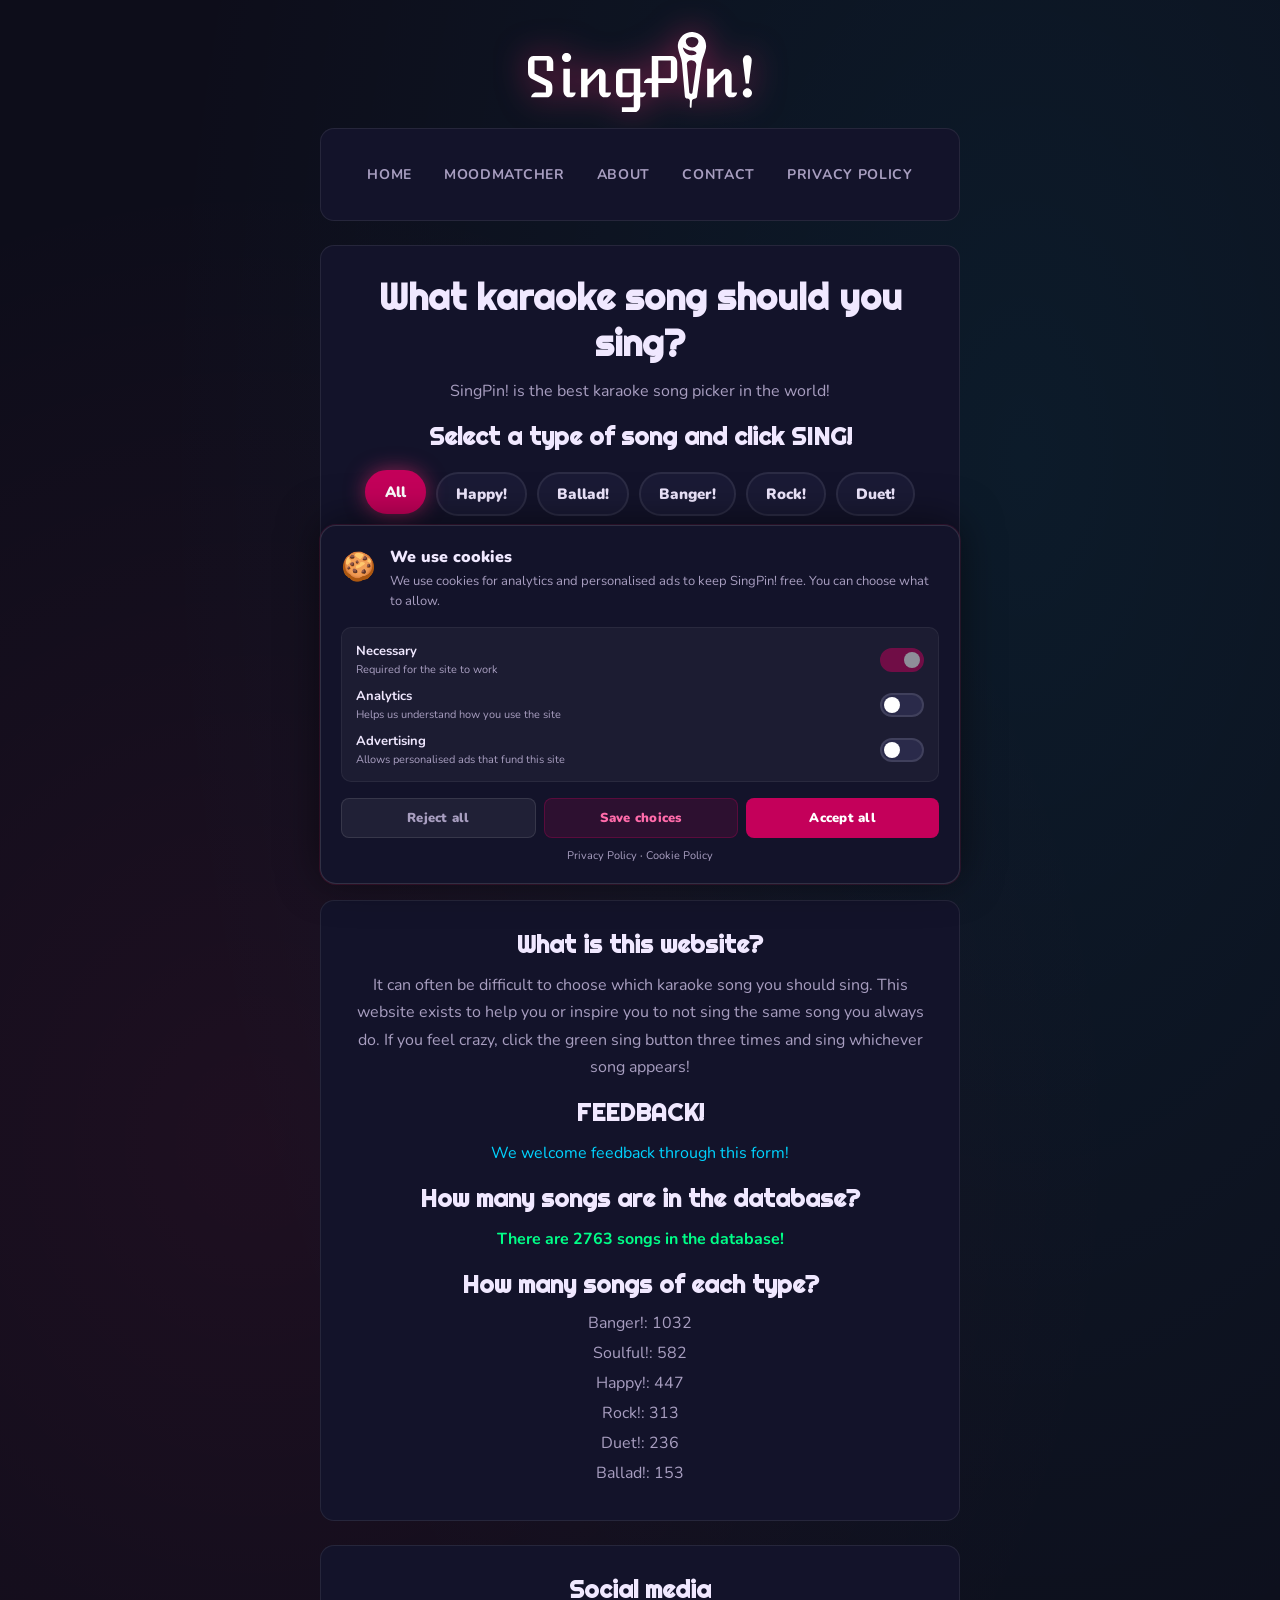
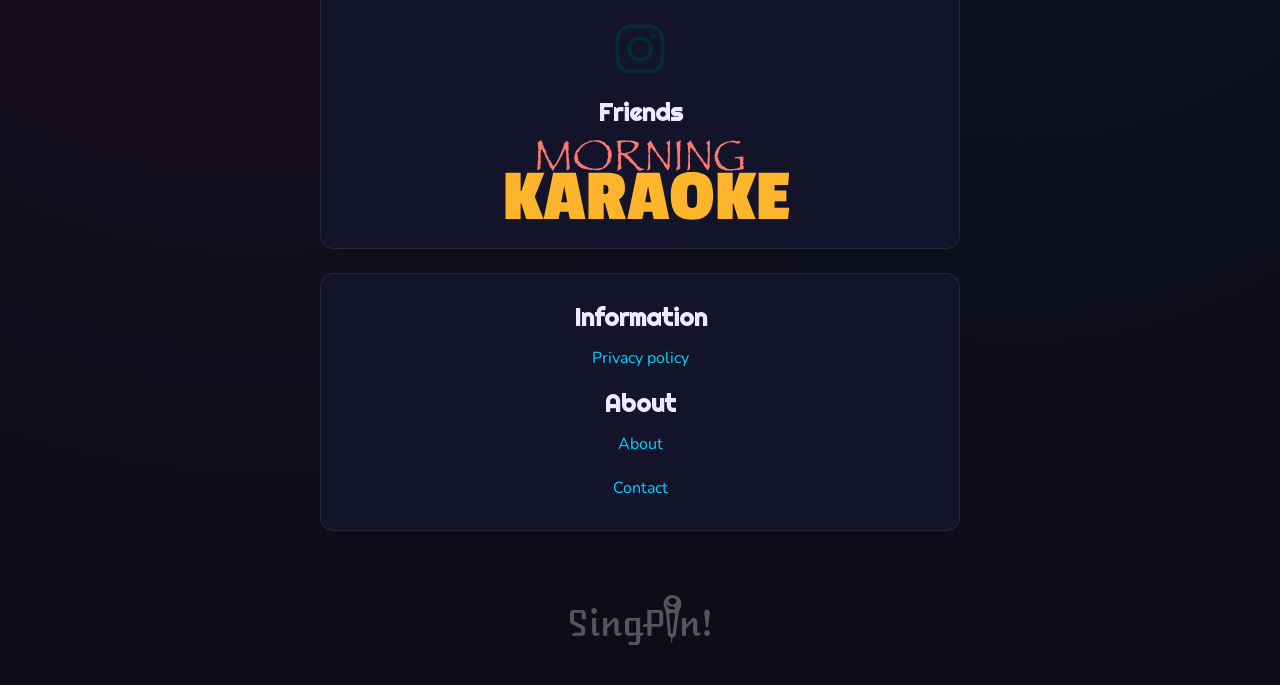
==== commit 59de0a94: "Update index.html" ====
--- a/index.html
+++ b/index.html
@@ -1,41 +1,21 @@
 <!DOCTYPE html>
 <html lang="en">
 <head>
-  <title>SingPin! — Let your next karaoke song find you!</title>
+  <title>SingPin! Let your next karaoke song find you!</title>
   <meta charset="UTF-8">
   <meta name="viewport" content="width=device-width, initial-scale=1.0">
-  <link rel="stylesheet" href="style.css">
+  <meta name="description" content="This is a website that helps you find out what song you should sing at the next karaoke night (or morning)! Let your next karaoke song find you, and have fun! Sing karaoke today!">
+  <meta name="google-adsense-account" content="ca-pub-9252708748504526">
+  <link rel="canonical" href="https://singpin.app/">
   <link rel="icon" type="image/png" href="favicon.png">
   <link rel="apple-touch-icon" href="/apple-touch-icon.png">
-  <link rel="canonical" href="https://singpin.app/">
-  <meta name="description" content="SingPin! helps you pick your next karaoke song. Filter by mood, hit SING!, and let the night begin!">
-
-  <script id="Cookiebot" src="https://consent.cookiebot.com/uc.js" data-cbid="e6fadd47-27cb-480f-b321-9b739264b209" type="text/javascript" async></script>
-  <script async src="https://pagead2.googlesyndication.com/pagead/js/adsbygoogle.js?client=ca-pub-9252708748504526" crossorigin="anonymous"></script>
-  <meta name="google-adsense-account" content="ca-pub-9252708748504526">
-
-  <script>
-    (function(h,o,t,j,a,r){
-      h.hj=h.hj||function(){(h.hj.q=h.hj.q||[]).push(arguments)};
-      h._hjSettings={hjid:3591001,hjsv:6};
-      a=o.getElementsByTagName('head')[0];
-      r=o.createElement('script');r.async=1;
-      r.src=t+h._hjSettings.hjid+j+h._hjSettings.hjsv;
-      a.appendChild(r);
-    })(window,document,'https://static.hotjar.com/c/hotjar-','.js?sv=');
-  </script>
-
-  <script async src="https://www.googletagmanager.com/gtag/js?id=G-ZWRV1ZH9BE"></script>
-  <script>
-    window.dataLayer = window.dataLayer || [];
-    function gtag(){dataLayer.push(arguments);}
-    gtag('js', new Date());
-    gtag('config', 'G-ZWRV1ZH9BE');
-  </script>
+  <link rel="stylesheet" href="style.css">
+  <link rel="stylesheet" href="cookie-consent.css">
+  <script src="cookie-consent.js"></script>
 </head>
 
 <header>
-  <img src="dinh.svg" alt="SingPin! logo">
+  <img src="dinh.svg" alt="Logo with the name SingPin!">
 </header>
 
 <div class="container">
@@ -45,103 +25,103 @@
       <li><a href="moodmatcher.html">MoodMatcher</a></li>
       <li><a href="about.html">About</a></li>
       <li><a href="contact.html">Contact</a></li>
-      <li><a href="privacy-policy.html">Privacy</a></li>
+      <li><a href="privacy-policy.html">Privacy Policy</a></li>
     </ul>
   </nav>
 </div>
 
 <body>
   <div class="container">
-    <h1>🎤 What karaoke song should you sing?</h1>
-    <p style="text-align:center; font-size:17px;">Pick a vibe, hit SING!, and own the stage.</p>
-
+    <h1>What karaoke song should you sing?</h1>
+    <p>SingPin! is the best karaoke song picker in the world!</p>
+    <h2>Select a type of song and click SING!</h2>
     <div class="btn-group">
       <button class="genre-btn active" data-type="">All</button>
-      <button class="genre-btn" data-type="Happy!">😄 Happy!</button>
-      <button class="genre-btn" data-type="Ballad!">💙 Ballad!</button>
-      <button class="genre-btn" data-type="Banger!">🔥 Banger!</button>
-      <button class="genre-btn" data-type="Rock!">🤘 Rock!</button>
-      <button class="genre-btn" data-type="Duet!">👫 Duet!</button>
-      <button class="genre-btn" data-type="Soulful!">✨ Soulful!</button>
+      <button class="genre-btn" data-type="Happy!">Happy!</button>
+      <button class="genre-btn" data-type="Ballad!">Ballad!</button>
+      <button class="genre-btn" data-type="Banger!">Banger!</button>
+      <button class="genre-btn" data-type="Rock!">Rock!</button>
+      <button class="genre-btn" data-type="Duet!">Duet!</button>
+      <button class="genre-btn" data-type="Soulful!">Soulful!</button>
     </div>
-
-    <button id="sing-btn" id2="select-song-btn" class="select-btn" onclick="selectSong()">🎵 SING!</button>
-
-    <div id="song-result" aria-live="assertive" aria-label="Selected song"></div>
-
-    <h3>Keep pressing until you find YOUR song!</h3>
+    <button id="sing-btn" class="select-btn" onclick="selectSong()">SING!</button>
+    <div class="container">
+      <div id="song-result" aria-live="assertive"></div>
+    </div>
+    <h3>Press "SING" again until you find YOUR SONG!</h3>
   </div>
 
   <div class="container">
-    <h2>What is SingPin?</h2>
-    <p>Stop singing the same song every time. SingPin! pushes you to discover new karaoke gems — or finally commit to that banger you've been avoiding. If you're feeling wild, press SING! three times and commit to whatever comes up.</p>
-
-    <h2>💬 Got feedback?</h2>
-    <p><a href="https://forms.gle/SVTDrPQV7XYmHnbW6" target="_blank" rel="noopener noreferrer">Send us your thoughts here →</a></p>
-
-    <h2>Songs in the database</h2>
-    <p id="result" style="text-align:center;">Loading...</p>
-
-    <h2>Songs by type</h2>
+    <h2>What is this website?</h2>
+    <p>It can often be difficult to choose which karaoke song you should sing. This website exists to help you or inspire you to not sing the same song you always do. If you feel crazy, click the green sing button three times and sing whichever song appears!</p>
+    <h2>FEEDBACK!</h2>
+    <p><a aria-label="Feedback form" href="https://forms.gle/SVTDrPQV7XYmHnbW6" target="_blank" rel="noopener noreferrer">We welcome feedback through this form!</a></p>
+    <h2>How many songs are in the database?</h2>
+    <p id="result">Loading...</p>
+    <h2>How many songs of each type?</h2>
     <ul id="type-count"></ul>
   </div>
 
   <div class="container">
-    <h2>Find us</h2>
+    <h2>Social media</h2>
     <p>
-      <a aria-label="SingPin on Instagram" href="https://www.instagram.com/singpin.app/" target="_blank">
-        <img src="2959748_instagram_photo_share_icon.png" alt="Instagram">
+      <a aria-label="Link to instagram profile" href="https://www.instagram.com/singpin.app/" target="_blank">
+        <img src="2959748_instagram_photo_share_icon.png" alt="Instagram logo and link to account">
       </a>
     </p>
     <h2>Friends</h2>
     <a href="https://www.morningkaraoke.com/">
-      <img src="MK logo just text (1).svg" alt="Morning Karaoke" width="220" style="opacity:0.7;">
+      <img src="MK logo just text (1).svg" alt="Morning Karaoke Logo" width="300">
     </a>
   </div>
 
   <div class="container">
-    <p style="text-align:center; font-size:14px;">
-      <a href="privacy-policy.html">Privacy Policy</a> &nbsp;·&nbsp;
-      <a href="about.html">About</a> &nbsp;·&nbsp;
-      <a href="contact.html">Contact</a>
-    </p>
+    <h2>Information</h2>
+    <p><a aria-label="Privacy policy" href="privacy-policy.html" rel="noopener noreferrer">Privacy policy</a></p>
+    <h2>About</h2>
+    <p><a aria-label="About" href="about.html" rel="noopener noreferrer">About</a></p>
+    <p><a aria-label="Contact" href="contact.html" rel="noopener noreferrer">Contact</a></p>
   </div>
 
   <script>
-    // Song count
+    function parseCSVRow(row) {
+      const result = []; let current = ''; let inQuotes = false;
+      for (let i = 0; i < row.length; i++) {
+        const ch = row[i];
+        if (ch === '"') { inQuotes = !inQuotes; }
+        else if (ch === ',' && !inQuotes) { result.push(current.trim()); current = ''; }
+        else { current += ch; }
+      }
+      result.push(current.trim());
+      return result;
+    }
+
     fetch('data.csv')
       .then(r => r.text())
       .then(csv => {
         const rows = csv.trim().split('\n');
-        document.getElementById('result').innerHTML =
-          `There are <strong style="color:var(--neon-green)">${rows.length - 1}</strong> songs in the database!`;
-
+        document.getElementById('result').innerHTML = 'There are ' + (rows.length - 1) + ' songs in the database!';
         const typeCount = {};
         for (let i = 1; i < rows.length; i++) {
-          const cols = rows[i].split(',');
-          if (cols.length >= 3) {
-            const type = cols[2].trim();
-            typeCount[type] = (typeCount[type] || 0) + 1;
-          }
+          const cols = parseCSVRow(rows[i]);
+          const type = cols[cols.length - 1].trim();
+          typeCount[type] = (typeCount[type] || 0) + 1;
         }
-
         const sorted = Object.entries(typeCount).sort((a, b) => b[1] - a[1]);
         const list = document.getElementById('type-count');
         sorted.forEach(([type, count]) => {
           const li = document.createElement('li');
-          li.textContent = `${type} ${count}`;
+          li.textContent = type + ': ' + count;
           list.appendChild(li);
         });
       })
-      .catch(() => {
-        document.getElementById('result').textContent = 'Could not load data.';
-      });
+      .catch(err => console.error(err));
   </script>
 
   <script src="script.js"></script>
 </body>
 
 <footer>
-  <img src="dinh.svg" alt="SingPin! logo">
+  <img src="dinh.svg" alt="Logo with the name SingPin!">
 </footer>
 </html>
--- a/style.css
+++ b/style.css
@@ -1,246 +1,276 @@
-/* General styles */
+@import url('https://fonts.googleapis.com/css2?family=Righteous&family=Nunito:wght@400;600;700;900&display=swap');
+
+:root {
+  --bg: #0d0d1a;
+  --surface: #13132a;
+  --surface2: #1a1a35;
+  --neon-pink: #ff2d78;
+  --neon-blue: #00d4ff;
+  --neon-green: #00ff88;
+  --neon-yellow: #ffe033;
+  --text: #f0e8ff;
+  --text-muted: #a89ec0;
+  --border: rgba(255,255,255,0.08);
+  --radius: 14px;
+}
+
+*, *::before, *::after { box-sizing: border-box; margin: 0; padding: 0; }
+
 body {
-  font-family: 'Open Sans', sans-serif;
-  background-color: #f0f0f0;
+  font-family: 'Nunito', sans-serif;
+  background-color: var(--bg);
+  background-image:
+    radial-gradient(ellipse at 20% 50%, rgba(255,45,120,0.07) 0%, transparent 60%),
+    radial-gradient(ellipse at 80% 20%, rgba(0,212,255,0.07) 0%, transparent 60%);
+  color: var(--text);
+  min-height: 100vh;
+}
+
+header {
+  display: flex;
+  justify-content: center;
+  align-items: center;
+  padding: 32px 20px 16px;
+}
+
+header img {
+  max-height: 80px;
+  max-width: 280px;
+  filter: brightness(0) invert(1) drop-shadow(0 0 16px rgba(255,45,120,0.6));
+}
+
+footer {
+  display: flex;
+  justify-content: center;
+  align-items: center;
+  padding: 40px 20px;
+}
+
+footer img {
+  max-height: 50px;
+  max-width: 200px;
+  filter: brightness(0) invert(1) opacity(0.3);
+}
+
+.container {
+  max-width: 640px;
+  margin: 0 auto 24px;
+  padding: 28px;
+  background: var(--surface);
+  border: 1px solid var(--border);
+  border-radius: var(--radius);
+  text-align: center;
+}
+
+h1 {
+  font-family: 'Righteous', cursive;
+  font-size: clamp(24px, 6vw, 36px);
+  color: var(--text);
+  margin-bottom: 12px;
+}
+
+h2 {
+  font-family: 'Righteous', cursive;
+  font-size: clamp(18px, 4vw, 24px);
+  color: var(--text);
+  margin-bottom: 12px;
+}
+
+h3 {
+  font-size: 17px;
+  color: var(--text-muted);
+  margin: 16px 0 0;
+  font-weight: 600;
+}
+
+p {
+  font-size: 16px;
+  line-height: 1.7;
+  color: var(--text-muted);
+  margin-bottom: 16px;
+}
+
+p:last-child { margin-bottom: 0; }
+
+a { color: var(--neon-blue); text-decoration: none; }
+a:hover { text-decoration: underline; }
+
+/* Navigation */
+.navigation ul {
+  list-style: none;
+  display: flex;
+  flex-wrap: wrap;
+  justify-content: center;
+  gap: 4px;
+  padding: 0;
   margin: 0;
-  padding: 0;
-}
-
-.container {
-  max-width: 600px;
-  margin: 30px auto;
+}
+
+.navigation ul li a {
+  display: block;
+  color: var(--text-muted);
+  padding: 8px 14px;
+  text-decoration: none;
+  font-size: 14px;
+  font-weight: 700;
+  letter-spacing: 0.05em;
+  text-transform: uppercase;
+  border-radius: 6px;
+  transition: color 0.2s, background 0.2s;
+}
+
+.navigation ul li a:hover {
+  color: #fff;
+  background: rgba(255,45,120,0.2);
+  text-decoration: none;
+}
+
+/* Genre buttons */
+.btn-group {
+  display: flex;
+  flex-wrap: wrap;
+  justify-content: center;
+  gap: 10px;
+  margin: 20px 0;
+}
+
+.genre-btn {
+  display: inline-flex;
+  align-items: center;
+  justify-content: center;
+  padding: 10px 18px;
+  font-family: 'Nunito', sans-serif;
+  font-size: 15px;
+  font-weight: 900;
+  color: var(--text);
+  background: var(--surface2);
+  border: 2px solid var(--border);
+  border-radius: 50px;
+  cursor: pointer;
+  transition: all 0.2s ease;
+  width: auto;
+  margin: 0;
+}
+
+.genre-btn:hover {
+  color: var(--text);
+  border-color: rgba(255,255,255,0.3);
+  transform: translateY(-2px);
+}
+
+.genre-btn.active {
+  background: #c4005a;
+  border-color: #c4005a;
+  color: #fff;
+  box-shadow: 0 0 20px rgba(255,45,120,0.5);
+  transform: translateY(-2px);
+}
+
+/* SING button */
+.select-btn {
+  display: block;
+  width: 100%;
+  margin: 20px 0 10px;
   padding: 20px;
-  text-align: center;
-  background-color: #fff;
-  box-shadow: 0 0 10px rgba(0, 0, 0, 0.15);
+  font-family: 'Righteous', cursive;
+  font-size: 32px;
+  letter-spacing: 0.12em;
+  color: #fff;
+  background: linear-gradient(135deg, #c4005a 0%, #8b0075 100%);
+  border: none;
+  border-radius: 50px;
+  cursor: pointer;
+  box-shadow: 0 0 20px rgba(255,45,120,0.5);
+  transition: all 0.15s ease;
+  animation: pulse-glow 3s ease-in-out infinite;
+}
+
+.select-btn:hover {
+  transform: translateY(-3px);
+  box-shadow: 0 0 40px rgba(255,45,120,0.8);
+  animation: none;
+}
+
+.select-btn:active {
+  transform: translateY(2px);
+}
+
+@keyframes pulse-glow {
+  0%, 100% { box-shadow: 0 0 20px rgba(255,45,120,0.5); }
+  50%       { box-shadow: 0 0 40px rgba(255,45,120,0.9); }
+}
+
+/* Song result */
+#song-result {
+  font-size: 18px;
+  color: var(--text);
+  min-height: 40px;
+  padding: 16px;
   border-radius: 10px;
-}
-
-header {
-  display: flex;
-  justify-content: center;
-  align-items: center;
-  height: 100px;
-  margin-top: 30px;
-}
-
-header img {
-  max-height: 100%;
-  max-width: 100%;
-}
-
-footer {
-  display: flex;
-  justify-content: center;
-  align-items: center;
-  height: 100px;
-  margin-top: 30px;
-  margin-bottom: 30px;
-}
-
-footer img {
-  max-height: 70%;
-  max-width: 70%;
-}
-
-h1 {
-  font-size: 35px;
-  text-align: center;
-  margin-top: 0;
-  color: #222; /* was #333 — now 12.6:1 on white, passes AAA */
-}
-
-h2 {
-  font-size: 30px;
-  text-align: center;
-  margin-top: 0;
-  color: #222;
-}
-
-h3 {
-  font-size: 26px;
-  text-align: center;
-  margin: 10px 0;
-  color: #222;
-}
-
-p {
-  font-size: 22px;
-  margin-bottom: 30px;
-  color: #444; /* was #555 — now 9.7:1 on white, passes AAA */
-}
-
-/* Button styles */
-select,
-button {
-  display: block;
-  width: 100%;
-  padding: 10px;
-  margin-bottom: 20px;
-  font-size: 30px;
-  border-radius: 5px;
-  border: none;
-  background-color: #eee;
-  appearance: none;
-  transition: background-color 0.3s ease;
-}
-
-select:focus,
-button:focus {
-  outline: none;
-  background-color: #ddd;
-}
-
-.genre-btn {
-  display: inline-block;
-  margin: 10px;
-  padding: 10px;
-  font-size: 20px;
-  font-weight: bold;
-  color: #fff;
-  background-color: #555f69; /* darkened from #6c757d — now 4.6:1, passes AA */
-  border: none;
-  border-radius: 5px;
-  cursor: pointer;
-  transition: all 0.2s ease-in-out;
-  width: 200px;
-}
-
-.genre-btn.active {
-  background-color: #005fa3; /* darkened from #0077cc — now 4.7:1 on white, passes AA */
-  color: #fff;
-}
-
-.select-btn {
-  display: block;
-  margin: 20px auto;
-  padding: 20px 35px;
-  font-size: 35px;
-  font-weight: bold;
-  color: #fff;
-  background-color: #2d5f30; /* darkened from #3E7C41 — now 7.2:1, passes AAA */
-  border: none;
-  border-radius: 5px;
-  cursor: pointer;
-  transition: all 0.2s ease-in-out;
-  text-transform: uppercase;
-}
-
-.select-btn:hover {
-  background-color: #1e4a21;
-}
-
-.select-btn:active {
-  transform: translateY(8px);
-  background-color: #1e4a21;
-}
-
-#song-result {
-  font-size: 30px;
-  margin-top: 20px;
-  color: #222;
-}
-
-@media screen and (min-width: 767px) {
-  .container {
-    padding: 30px;
-    margin-bottom: 40px;
-  }
-
-  #song-result {
-    font-size: 25px;
-    margin-top: 20px;
-  }
-
-  header {
-    height: 150px;
-    margin-top: 20px;
-  }
-
-  .genre-btn {
-    margin: 10px;
-    width: 120px;
-    height: 40px;
-  }
-
-  .select-btn {
-    padding: 10px 20px;
-    font-size: 25px;
-    font-weight: bold;
-    text-transform: uppercase;
-  }
+  background: rgba(255,255,255,0.04);
+  border: 1px solid var(--border);
+  line-height: 1.5;
+}
+
+/* Stats */
+#result {
+  color: var(--neon-green);
+  font-weight: 700;
 }
 
 #type-count {
   list-style: none;
-  font-size: 25px;
   padding: 0;
-}
-
-#type-count li {
-  margin-bottom: 10px;
-}
-
-.navigation ul {
-  list-style-type: none;
-  margin: 0;
-  padding: 0;
-  display: flex;
-  justify-content: center;
-  flex-wrap: wrap;
-}
-
-.navigation ul li {
-  margin: 0;
-  padding: 0;
-}
-
-.navigation ul li a {
-  display: block;
-  color: #fff; /* white text on green hover = 7.2:1, passes AAA */
-  text-align: center;
-  padding: 14px 20px;
-  text-decoration: none;
-  font-size: 22px;
-  font-weight: bold;
-  color: #111; /* default: near-black on white bg = 18:1 */
-}
-
-.navigation ul li a:hover {
-  background-color: #2d5f30;
-  color: #fff; /* white on #2d5f30 = 7.2:1, passes AAA */
-}
-
-/* Social / partners — centered */
-.container img[alt="Instagram logo and link to account"],
-.container a[href*="instagram"] img,
-.container a[href*="morningkaraoke"] img,
-.container a[href*="morningkaraoke"],
-.container img[alt*="Morning Karaoke"],
-.container img[alt*="Karaoke"] {
+  font-size: 16px;
+  color: var(--text-muted);
+}
+
+#type-count li { margin-bottom: 8px; }
+
+/* Social / partners centered */
+.container img,
+.container a {
   display: block;
   margin: 0 auto;
 }
 
-.container p:has(> a > img),
-.container p:has(> a[href*="morningkaraoke"]) {
-  display: flex;
-  justify-content: center;
-  align-items: center;
-}
-
-/* Mobile Responsiveness */
-@media screen and (max-width: 767px) {
-  .container {
-    max-width: 95%;
-  }
-
-  .genre-btn {
-    width: 100%;
-    margin-bottom: 10px;
-  }
-
-  .select-btn {
-    font-size: 25px;
-  }
-}
+.container p {
+  display: flex;
+  flex-direction: column;
+  align-items: center;
+}
+
+/* Selects */
+select {
+  display: block;
+  width: 100%;
+  padding: 12px 16px;
+  margin-bottom: 16px;
+  font-family: 'Nunito', sans-serif;
+  font-size: 15px;
+  font-weight: 700;
+  color: var(--text);
+  background: var(--surface2);
+  border: 2px solid var(--border);
+  border-radius: 10px;
+  appearance: none;
+  cursor: pointer;
+}
+
+select:focus { outline: none; border-color: var(--neon-pink); }
+select option { background: var(--surface2); color: var(--text); }
+
+/* Animations */
+@keyframes fadeInUp {
+  from { opacity: 0; transform: translateY(16px); }
+  to   { opacity: 1; transform: translateY(0); }
+}
+
+.container { animation: fadeInUp 0.4s ease both; }
+
+/* Responsive */
+@media (max-width: 680px) {
+  .container { margin: 0 12px 20px; padding: 22px 18px; }
+  .genre-btn { font-size: 13px; padding: 9px 14px; }
+  .select-btn { font-size: 26px; padding: 16px; }
+}
--- a/cookie-consent.css
+++ b/cookie-consent.css
@@ -0,0 +1,186 @@
+#singpin-cookie-banner {
+  position: fixed;
+  bottom: 0;
+  left: 0;
+  right: 0;
+  z-index: 99999;
+  transform: translateY(120%);
+  opacity: 0;
+  transition: transform 0.4s cubic-bezier(0.34, 1.56, 0.64, 1), opacity 0.3s ease;
+  font-family: 'Nunito', sans-serif;
+  padding: 0 16px 16px;
+}
+
+#scb-inner {
+  background: #13132a;
+  border: 1px solid rgba(255,255,255,0.12);
+  border-radius: 16px;
+  padding: 20px;
+  max-width: 640px;
+  margin: 0 auto;
+  box-shadow: 0 -4px 40px rgba(0,0,0,0.5), 0 0 0 1px rgba(255,45,120,0.15);
+}
+
+#scb-top {
+  display: flex;
+  gap: 14px;
+  align-items: flex-start;
+  margin-bottom: 16px;
+}
+
+#scb-icon {
+  font-size: 28px;
+  flex-shrink: 0;
+  margin-top: 2px;
+}
+
+#scb-text strong {
+  display: block;
+  color: #f0e8ff;
+  font-size: 16px;
+  font-weight: 900;
+  margin-bottom: 4px;
+}
+
+#scb-text p {
+  color: #a89ec0;
+  font-size: 13px;
+  line-height: 1.5;
+  margin: 0;
+}
+
+#scb-toggles {
+  display: flex;
+  flex-direction: column;
+  gap: 10px;
+  margin-bottom: 16px;
+  padding: 14px;
+  background: rgba(255,255,255,0.04);
+  border-radius: 10px;
+  border: 1px solid rgba(255,255,255,0.06);
+}
+
+.scb-toggle-row {
+  display: flex;
+  justify-content: space-between;
+  align-items: center;
+  gap: 12px;
+}
+
+.scb-toggle-info {
+  display: flex;
+  flex-direction: column;
+  gap: 2px;
+}
+
+.scb-toggle-label {
+  color: #f0e8ff;
+  font-size: 13px;
+  font-weight: 700;
+}
+
+.scb-toggle-desc {
+  color: #a89ec0;
+  font-size: 11px;
+}
+
+/* Toggle switch */
+.scb-toggle {
+  width: 44px;
+  height: 24px;
+  border-radius: 12px;
+  background: #2a2a4a;
+  border: 2px solid rgba(255,255,255,0.1);
+  position: relative;
+  cursor: pointer;
+  flex-shrink: 0;
+  transition: background 0.2s, border-color 0.2s;
+}
+
+.scb-toggle-on {
+  background: #c4005a;
+  border-color: #c4005a;
+}
+
+.scb-disabled {
+  background: #c4005a;
+  border-color: #c4005a;
+  opacity: 0.5;
+  cursor: not-allowed;
+  pointer-events: none;
+}
+
+.scb-thumb {
+  position: absolute;
+  top: 2px;
+  left: 2px;
+  width: 16px;
+  height: 16px;
+  border-radius: 50%;
+  background: #fff;
+  transition: transform 0.2s cubic-bezier(0.34, 1.56, 0.64, 1);
+}
+
+.scb-toggle-on .scb-thumb {
+  transform: translateX(20px);
+}
+
+/* Buttons */
+#scb-buttons {
+  display: flex;
+  gap: 8px;
+  margin-bottom: 10px;
+}
+
+#scb-buttons button {
+  flex: 1;
+  padding: 10px 8px;
+  border: none;
+  border-radius: 8px;
+  font-family: 'Nunito', sans-serif;
+  font-size: 13px;
+  font-weight: 900;
+  cursor: pointer;
+  transition: all 0.15s ease;
+  letter-spacing: 0.02em;
+}
+
+#scb-reject {
+  background: rgba(255,255,255,0.06);
+  color: #a89ec0;
+  border: 1px solid rgba(255,255,255,0.1) !important;
+}
+
+#scb-reject:hover { background: rgba(255,255,255,0.1); color: #f0e8ff; }
+
+#scb-custom {
+  background: rgba(196,0,90,0.15);
+  color: #ff6baa;
+  border: 1px solid rgba(196,0,90,0.3) !important;
+}
+
+#scb-custom:hover { background: rgba(196,0,90,0.25); }
+
+#scb-accept {
+  background: #c4005a;
+  color: #fff;
+}
+
+#scb-accept:hover { background: #e0006a; transform: translateY(-1px); }
+
+#scb-links {
+  text-align: center;
+  font-size: 11px;
+}
+
+#scb-links a {
+  color: #a89ec0;
+  text-decoration: none;
+}
+
+#scb-links a:hover { color: #f0e8ff; text-decoration: underline; }
+
+@media (max-width: 480px) {
+  #scb-buttons { flex-direction: column; }
+  #scb-buttons button { width: 100%; }
+}
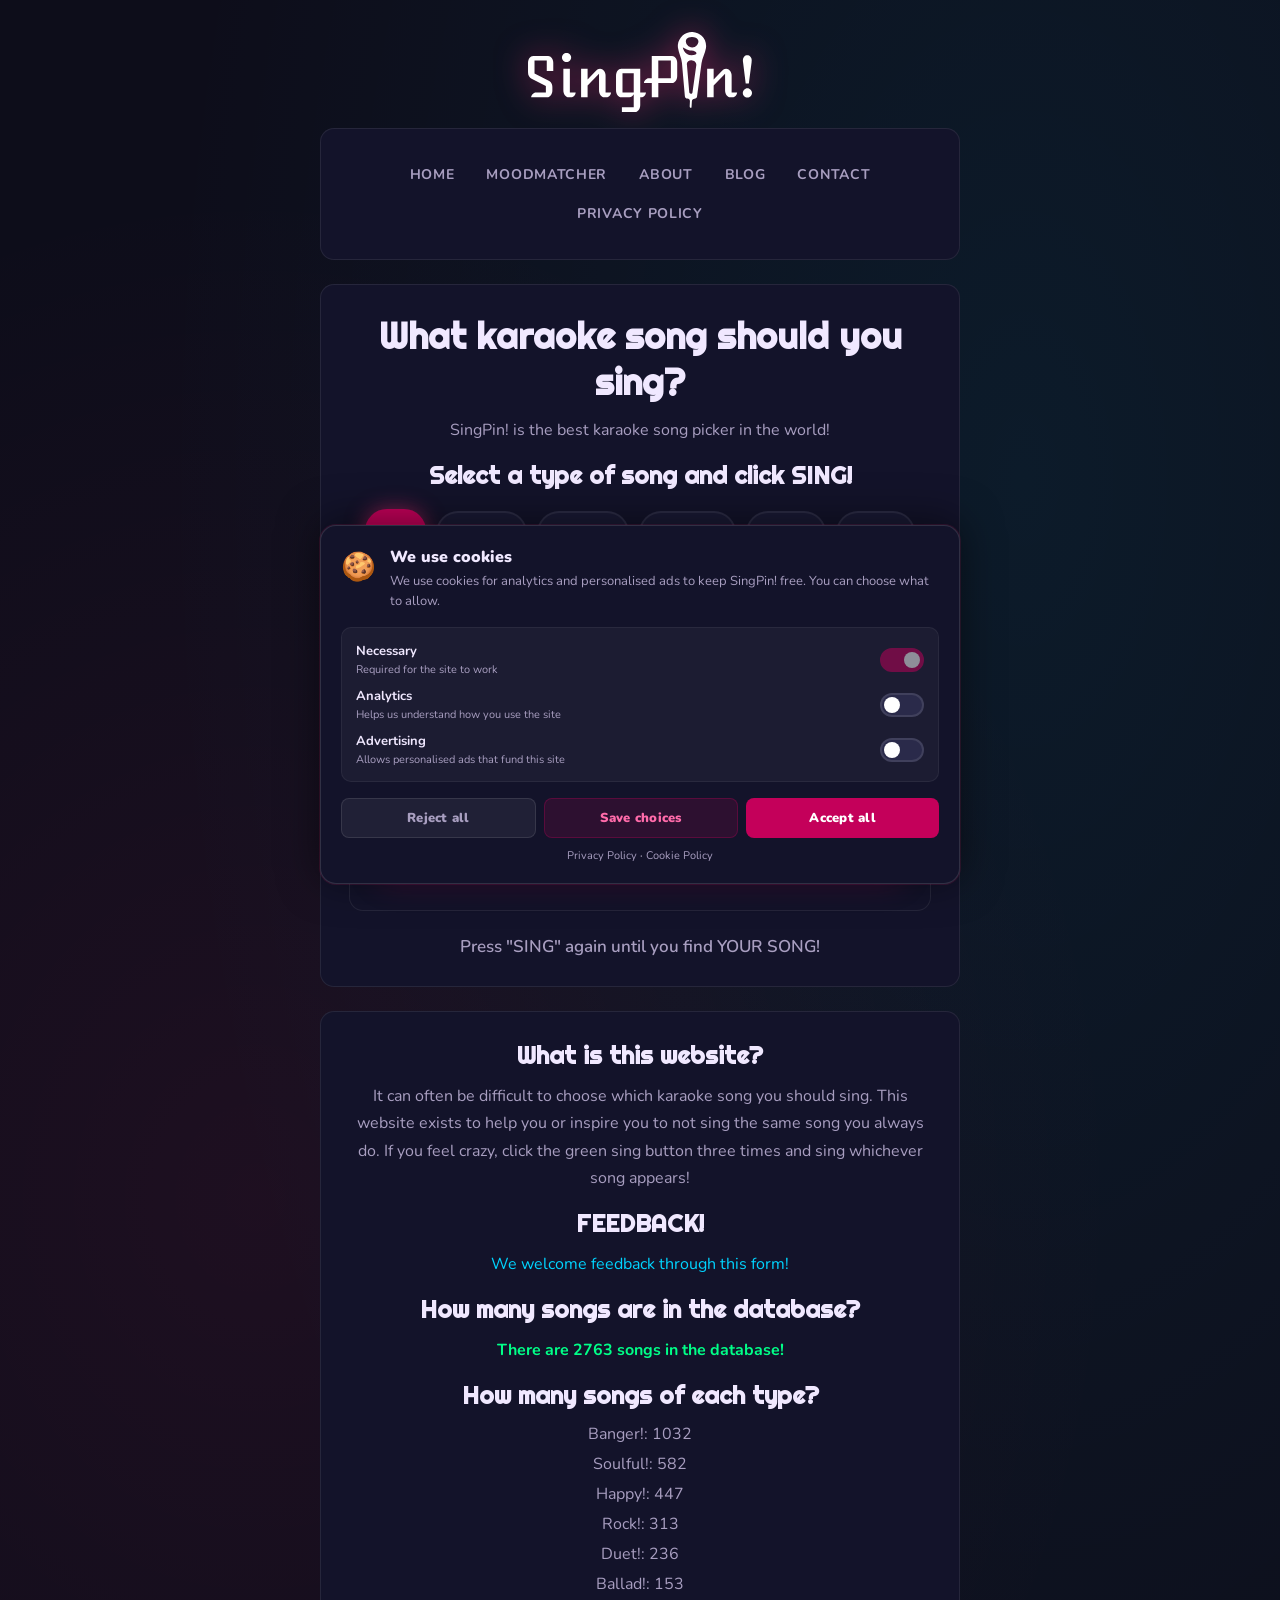
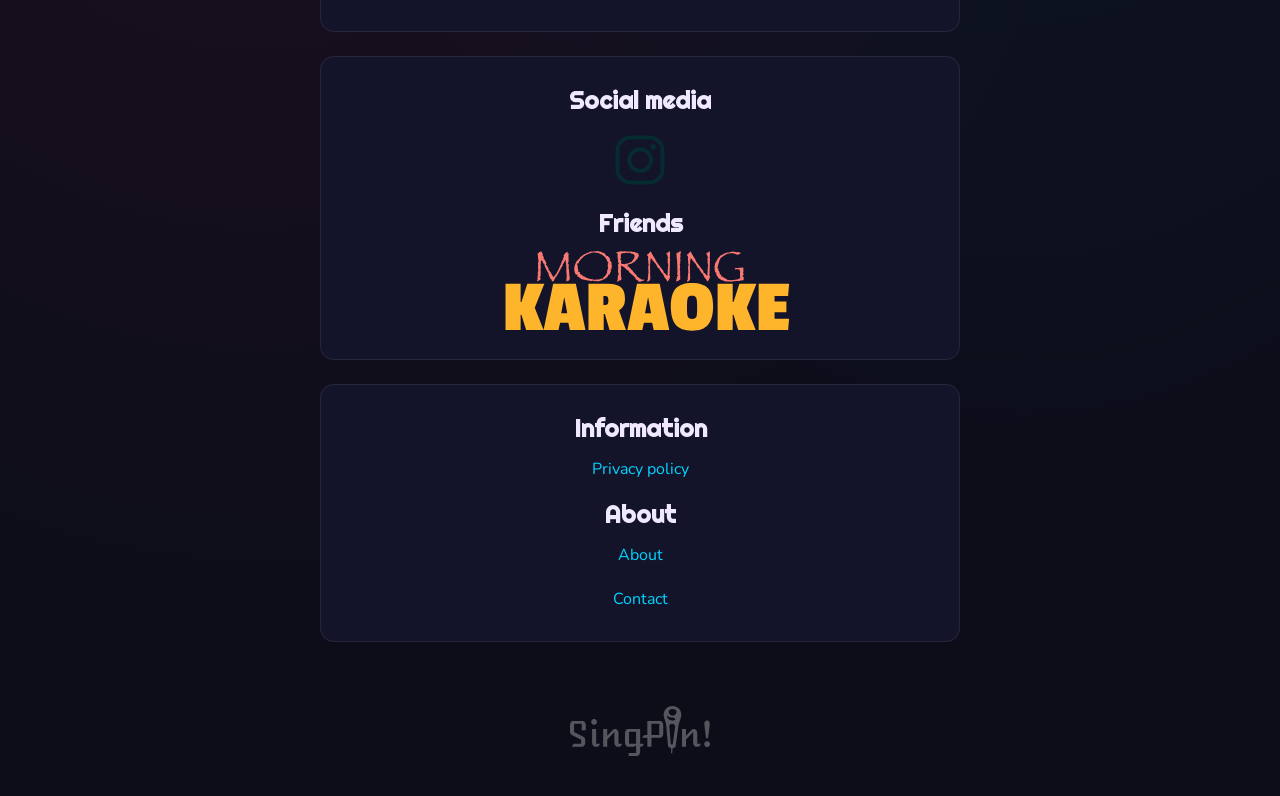
==== commit 04e59a9a: "Update index.html" ====
--- a/index.html
+++ b/index.html
@@ -24,6 +24,7 @@
       <li><a href="index.html">Home</a></li>
       <li><a href="moodmatcher.html">MoodMatcher</a></li>
       <li><a href="about.html">About</a></li>
+      <li><a href="blog.html">Blog</a></li>
       <li><a href="contact.html">Contact</a></li>
       <li><a href="privacy-policy.html">Privacy Policy</a></li>
     </ul>
--- a/style.css
+++ b/style.css
@@ -202,14 +202,29 @@
 
 /* Song result */
 #song-result {
-  font-size: 18px;
-  color: var(--text);
-  min-height: 40px;
-  padding: 16px;
-  border-radius: 10px;
-  background: rgba(255,255,255,0.04);
-  border: 1px solid var(--border);
+  font-size: 24px;
+  font-weight: 900;
+  color: #fff;
+  min-height: 60px;
+  padding: 24px 20px;
+  border-radius: 14px;
+  background: linear-gradient(135deg, rgba(196,0,90,0.25) 0%, rgba(0,212,255,0.15) 100%);
+  border: 2px solid rgba(196,0,90,0.6);
   line-height: 1.5;
+  box-shadow: 0 0 30px rgba(196,0,90,0.25), inset 0 1px 0 rgba(255,255,255,0.08);
+  text-shadow: 0 0 20px rgba(255,255,255,0.3);
+}
+
+#song-result b {
+  color: var(--neon-blue);
+  font-size: 28px;
+  text-shadow: 0 0 20px rgba(0,212,255,0.6);
+}
+
+#song-result i b {
+  color: var(--neon-green);
+  font-size: 26px;
+  text-shadow: 0 0 20px rgba(0,255,136,0.6);
 }
 
 /* Stats */
